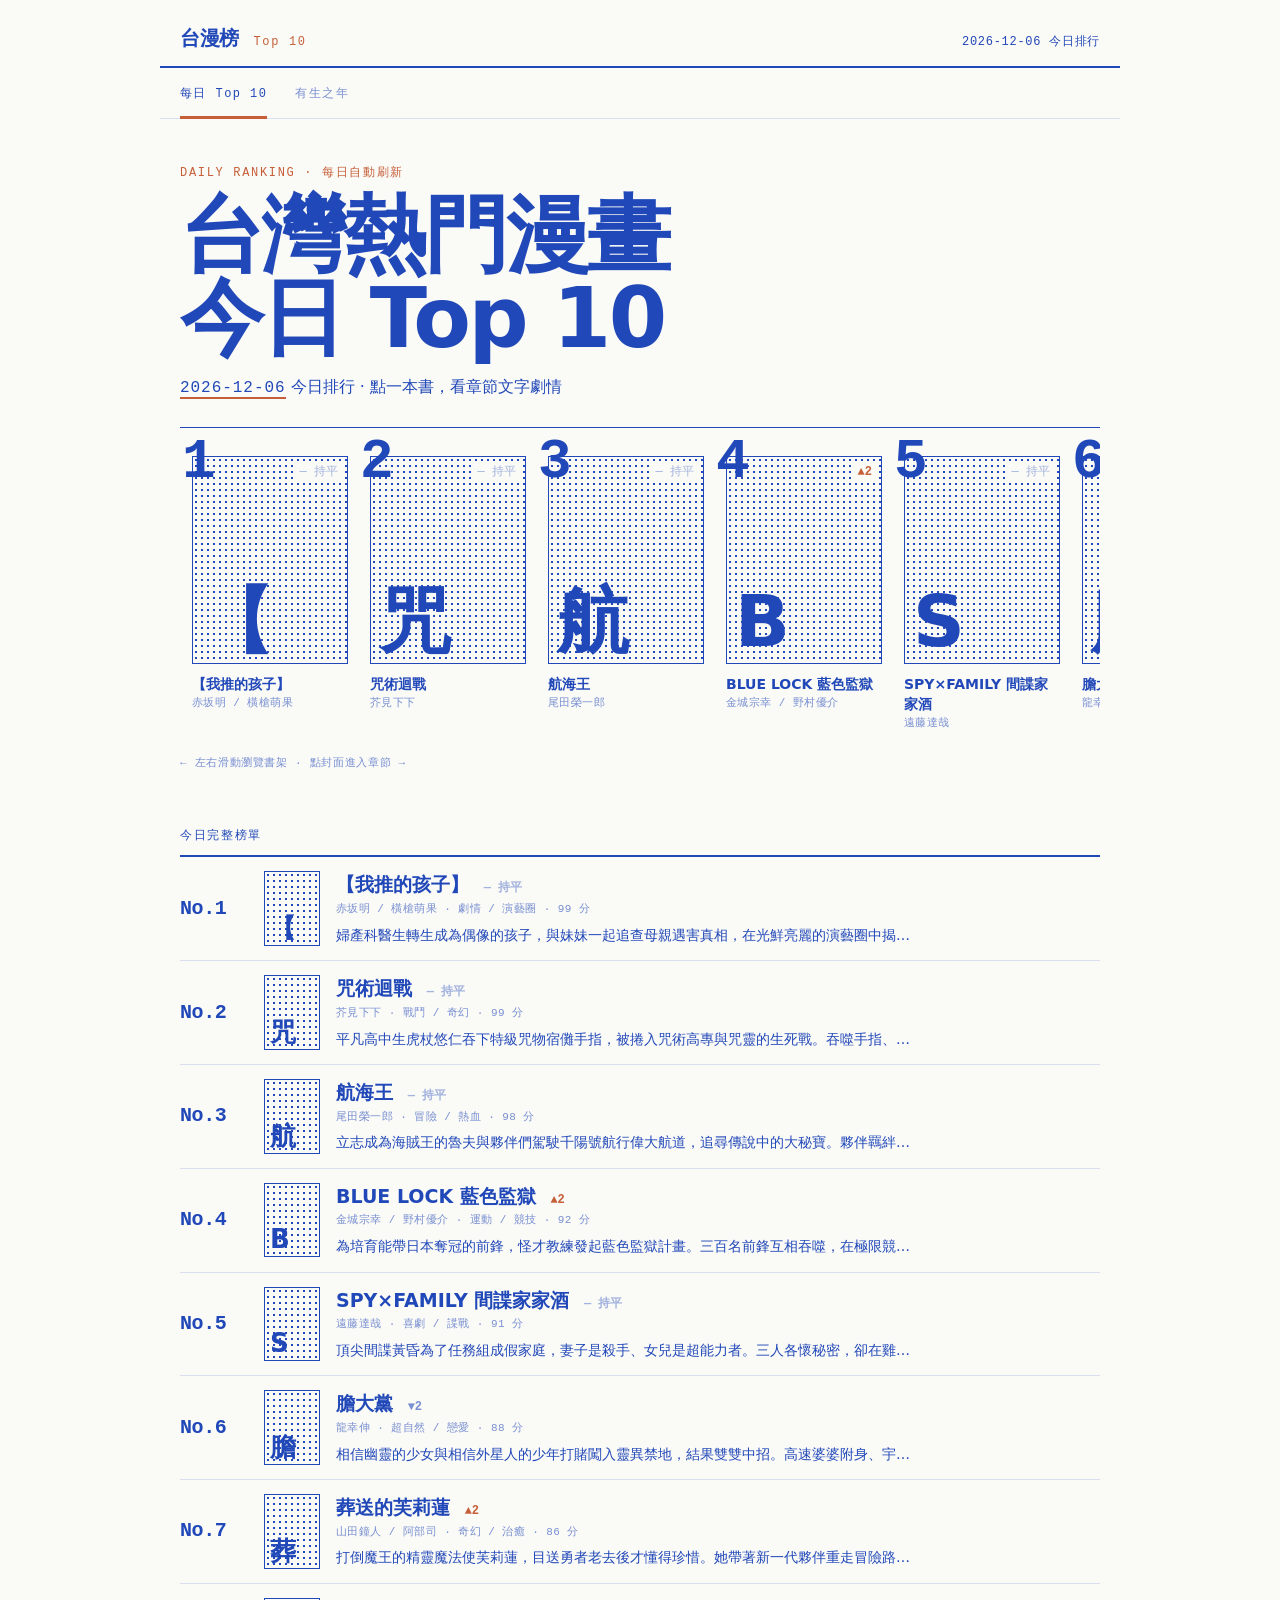
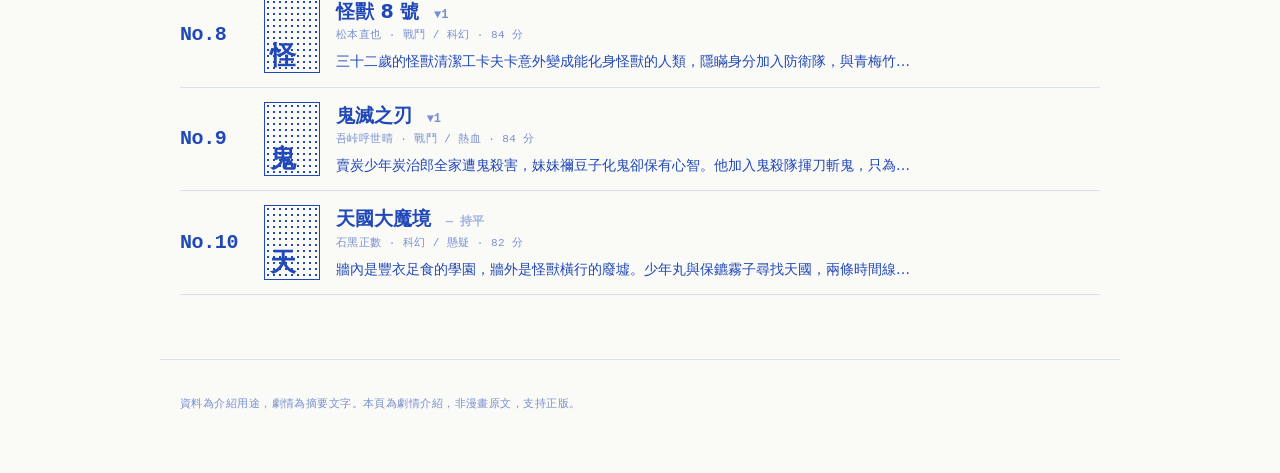
==== index.html @ fc11ccd7 "UI 重設計：移植 mono-color 編輯印刷系統（紙色底、鈷藍主墨、陶土橙輔墨） - style.css 全面改寫：中性白／淡米色紙面、最多兩種墨、規線取代圓角卡片、   CSS 網點封面佔位 " ====
<!DOCTYPE html>
<html lang="zh-Hant">
<head>
<meta charset="UTF-8">
<meta name="viewport" content="width=device-width, initial-scale=1.0">
<title>台灣熱門漫畫 Top 10｜每日排行</title>
<link rel="stylesheet" href="assets/css/style.css">
</head>
<body data-page="index">
<header class="site-header">
  <a class="brand" href="index.html">台漫榜 <span>Top 10</span></a>
  <span class="date-badge" id="dateBadge">載入中…</span>
</header>
<nav class="site-nav" aria-label="站內分頁">
  <a href="index.html" data-nav="index" aria-current="page">每日 Top 10</a>
  <a href="timeless.html" data-nav="timeless">有生之年</a>
</nav>

<main>
  <section class="hero">
    <p class="eyebrow">DAILY RANKING · 每日自動刷新</p>
    <h1>台灣熱門漫畫<br>今日 Top 10</h1>
    <p class="lede"><span id="heroDate">—</span> 今日排行 · 點一本書，看章節文字劇情</p>
    <div class="shelf-wrap">
      <ol class="shelf" id="shelf" aria-label="今日漫畫書架"></ol>
    </div>
    <p class="hint">← 左右滑動瀏覽書架 · 點封面進入章節 →</p>
  </section>

  <section class="rank-section">
    <h2>今日完整榜單</h2>
    <ol class="rank-list" id="rankList"></ol>
  </section>
</main>

<footer class="site-footer">
  <p>資料為介紹用途，劇情為摘要文字。本頁為劇情介紹，非漫畫原文，支持正版。</p>
</footer>

<script src="assets/js/ranking.js"></script>
<script src="assets/js/app.js"></script>
</body>
</html>
---- assets/css/style.css ----
/* 台漫榜 — 依 mono-color 編輯印刷系統移植到網頁：
   紙色底 + 鈷藍主墨 + 陶土橙輔墨（只負責排名訊號），規線取代卡片，留白參與版面。
   手機優先，單一 CSS，無外部字體。 */
:root {
  --paper: #FAFAF7;
  --ink: #2148B8;
  --ink-60: #788FD1;
  --ink-40: #A3B3DE;
  --ink-15: #D9DFEE;
  --ink-8: #E9ECF2;
  --accent: #C65F38;
  --font-body: system-ui, -apple-system, "Noto Sans TC", "PingFang TC", "Microsoft JhengHei", sans-serif;
  --font-mono: ui-monospace, Menlo, Consolas, "Noto Sans Mono CJK TC", monospace;
  --halftone: radial-gradient(circle, var(--ink) 0.9px, transparent 1.2px);
}
/* 有生之年區改用淡米色紙（檔案／收藏語境） */
body[data-page="timeless"], body[data-src="classics"] { --paper: #F5F1E8; }

* { box-sizing: border-box; }
html { -webkit-text-size-adjust: 100%; }
body {
  margin: 0; background: var(--paper); color: var(--ink);
  font-family: var(--font-body); font-size: 16px; line-height: 1.8;
}
main { max-width: 960px; margin: 0 auto; padding: 0 20px 64px; }
a { color: var(--ink); }
:focus-visible { outline: 2px solid var(--accent); outline-offset: 3px; }

/* 報頭：一條粗規線，日期用等寬字 */
.site-header {
  display: flex; justify-content: space-between; align-items: baseline; gap: 12px;
  max-width: 960px; margin: 0 auto; padding: 20px 20px 10px; border-bottom: 2px solid var(--ink);
}
.brand { font-weight: 800; font-size: 20px; letter-spacing: -0.02em; color: var(--ink); text-decoration: none; }
.brand span { font-family: var(--font-mono); font-weight: 400; font-size: 12px; letter-spacing: .14em; margin-left: 8px; color: var(--accent); }
.date-badge { font-family: var(--font-mono); font-size: 12px; letter-spacing: .06em; white-space: nowrap; }

/* 站內分頁：文字 + 底線，目前頁一條陶土橙規線 */
.site-nav { display: flex; gap: 28px; max-width: 960px; margin: 0 auto; padding: 8px 20px 0; border-bottom: 1px solid var(--ink-15); }
.site-nav a {
  font-family: var(--font-mono); font-size: 12px; letter-spacing: .12em; text-decoration: none;
  color: var(--ink-60); padding: 8px 0 10px; margin-bottom: -1px; border-bottom: 3px solid transparent;
}
.site-nav a[aria-current="page"] { color: var(--ink); border-bottom-color: var(--accent); }

/* hero：左對齊的宣言式標題，數字與日期當錨點 */
.hero { padding: 44px 0 8px; }
.eyebrow { font-family: var(--font-mono); font-size: 12px; letter-spacing: .14em; color: var(--accent); margin: 0; }
.hero h1 {
  font-size: clamp(40px, 9vw, 84px); line-height: .98; letter-spacing: -0.03em; font-weight: 800;
  margin: 10px 0 14px; max-width: 12em;
}
.lede { margin: 0 0 24px; max-width: 30em; }
.lede #heroDate { font-family: var(--font-mono); letter-spacing: .06em; border-bottom: 2px solid var(--accent); }

/* 書架：平面印刷封面，超大名次數字壓在封面上 */
.shelf-wrap { border-top: 1px solid var(--ink); }
.shelf {
  display: flex; gap: 22px; align-items: flex-start;
  overflow-x: auto; padding: 28px 12px 16px; margin: 0; list-style: none;
  scroll-snap-type: x mandatory; scroll-padding: 0 12px;
}
.shelf li { scroll-snap-align: start; flex: 0 0 auto; }
.book { display: block; position: relative; width: 132px; text-decoration: none; color: var(--ink); }
.book .rank {
  position: absolute; top: -18px; left: -8px; z-index: 2;
  font-family: var(--font-mono); font-size: 48px; font-weight: 700; line-height: 1; letter-spacing: -.04em;
}
.book .diff { position: absolute; top: 6px; right: 6px; z-index: 2; background: var(--paper); padding: 0 4px; }
.book-t { display: block; font-weight: 700; font-size: 14px; line-height: 1.45; margin-top: 10px; }
.book-a { display: block; font-family: var(--font-mono); font-size: 11px; letter-spacing: .04em; color: var(--ink-60); }
.book:hover .cover, .book:focus-visible .cover { transform: translate(-2px, -2px); box-shadow: 3px 3px 0 var(--accent); }
.hint { font-family: var(--font-mono); font-size: 11px; letter-spacing: .06em; color: var(--ink-60); margin: 4px 0 0; }

/* 與昨日相比的升降：上升才用輔墨 */
.diff { font-family: var(--font-mono); font-size: 12px; white-space: nowrap; }
.diff.up { color: var(--accent); font-weight: 700; }
.diff.down { color: var(--ink-60); }
.diff.flat { color: var(--ink-40); }

/* 封面：網點紙面 + 書名首字當文字物件；hover 做一次套印偏移 */
.cover {
  position: relative; display: block; aspect-ratio: 3/4; overflow: hidden;
  background: var(--paper) var(--halftone) 0 0 / 6px 6px; border: 1.5px solid var(--ink);
  transition: transform 160ms ease, box-shadow 160ms ease;
}
.cover img { position: absolute; inset: 0; width: 100%; height: 100%; object-fit: cover; filter: grayscale(1) contrast(1.1); mix-blend-mode: multiply; }
.cover-ph {
  position: absolute; inset: 0; display: flex; align-items: flex-end; justify-content: flex-start;
  padding: 6px 8px; font-size: 64px; font-weight: 800; line-height: 1; letter-spacing: -.04em; color: var(--ink);
}
.cover.big .cover-ph { font-size: 72px; }
.cover.sm { width: 56px; flex: 0 0 56px; }
.cover.sm .cover-ph { font-size: 26px; padding: 4px 5px; }

/* 榜單：規線清單，數字用等寬字對齊 */
.rank-section h2, section h2 {
  font-family: var(--font-mono); font-size: 12px; letter-spacing: .14em; font-weight: 400;
  margin: 44px 0 0; padding-bottom: 8px; border-bottom: 2px solid var(--ink);
}
.rank-list { list-style: none; margin: 0; padding: 0; }
.card {
  display: flex; gap: 16px; align-items: center; padding: 14px 0;
  border-bottom: 1px solid var(--ink-15); text-decoration: none; color: var(--ink);
}
.card:hover { box-shadow: inset 3px 0 0 var(--accent); padding-left: 12px; }
.card .rank {
  font-family: var(--font-mono); font-size: 20px; font-weight: 700; letter-spacing: -.02em;
  font-variant-numeric: tabular-nums; min-width: 3.4em; white-space: nowrap;
}
.card-body { min-width: 0; flex: 1; }
.card-body b { display: block; font-size: 17px; line-height: 1.4; }
.card-body small { display: block; font-family: var(--font-mono); font-size: 11px; letter-spacing: .04em; color: var(--ink-60); margin: 2px 0 4px; }
.card-body > span { display: block; font-size: 14px; line-height: 1.6; }
.card-body b .diff { margin-left: 8px; }

/* 詳情 / 章節：編輯日誌式，小標籤索引、大標題、規線分隔 */
.crumb { font-family: var(--font-mono); font-size: 12px; letter-spacing: .06em; color: var(--ink-60); padding: 16px 0 0; }
.crumb a { color: var(--ink-60); }
.detail-top { display: grid; gap: 20px; margin-top: 20px; padding-top: 20px; border-top: 2px solid var(--ink); }
.detail-top h1 { margin: 0 0 6px; font-size: clamp(32px, 7vw, 56px); line-height: 1.05; letter-spacing: -.03em; font-weight: 800; }
.detail-top p { max-width: 36em; }
.meta { font-family: var(--font-mono); font-size: 12px; letter-spacing: .06em; color: var(--ink-60); margin: 4px 0; }
.ch-list { list-style: none; margin: 0; padding: 0; }
.ch-list a { display: block; padding: 12px 0; border-bottom: 1px solid var(--ink-15); text-decoration: none; color: var(--ink); }
.ch-list a:hover { box-shadow: inset 3px 0 0 var(--accent); padding-left: 12px; }
#chapter h1 { font-family: var(--font-mono); font-size: 12px; letter-spacing: .14em; font-weight: 400; color: var(--ink-60); margin: 24px 0 0; }
#chapter h2 {
  font-size: clamp(30px, 7vw, 52px); line-height: 1.08; letter-spacing: -.03em; font-weight: 800;
  margin: 6px 0 24px; padding-bottom: 16px; border-bottom: 2px solid var(--ink); max-width: 14em;
}
.plot { font-size: 17px; line-height: 1.95; max-width: 34em; margin: 0; white-space: pre-line; }
.disclaimer {
  font-family: var(--font-mono); font-size: 11px; letter-spacing: .06em; color: var(--ink-60);
  max-width: 34em; margin-top: 24px; padding-top: 12px; border-top: 1px solid var(--ink-15);
}
.ch-nav { display: flex; gap: 10px; margin-top: 28px; flex-wrap: wrap; }
.btn {
  display: inline-block; min-height: 44px; line-height: 41px; padding: 0 22px;
  border: 1.5px solid var(--ink); background: var(--ink); color: var(--paper);
  text-decoration: none; font-weight: 700; font-size: 14px; letter-spacing: .04em;
  transition: transform 160ms ease, box-shadow 160ms ease;
}
.btn:hover, .btn:focus-visible { transform: translate(-1px, -1px); box-shadow: 2px 2px 0 var(--accent); }
.btn.ghost { background: transparent; color: var(--ink); }
.btn.off { border-color: var(--ink-40); color: var(--ink-40); background: transparent; }
.error { border: 1.5px solid var(--ink); padding: 24px; margin-top: 20px; max-width: 36em; }
.site-footer {
  font-family: var(--font-mono); font-size: 11px; letter-spacing: .04em; color: var(--ink-60);
  max-width: 960px; margin: 0 auto; padding: 24px 20px 48px; border-top: 1px solid var(--ink-15);
}

@media (min-width: 720px) {
  .book { width: 156px; }
  .book .rank { font-size: 56px; top: -22px; left: -10px; }
  .card-body b { font-size: 19px; }
  .detail-top { grid-template-columns: 200px 1fr; align-items: start; }
}
@media (prefers-reduced-motion: reduce) {
  * { transition: none !important; }
}
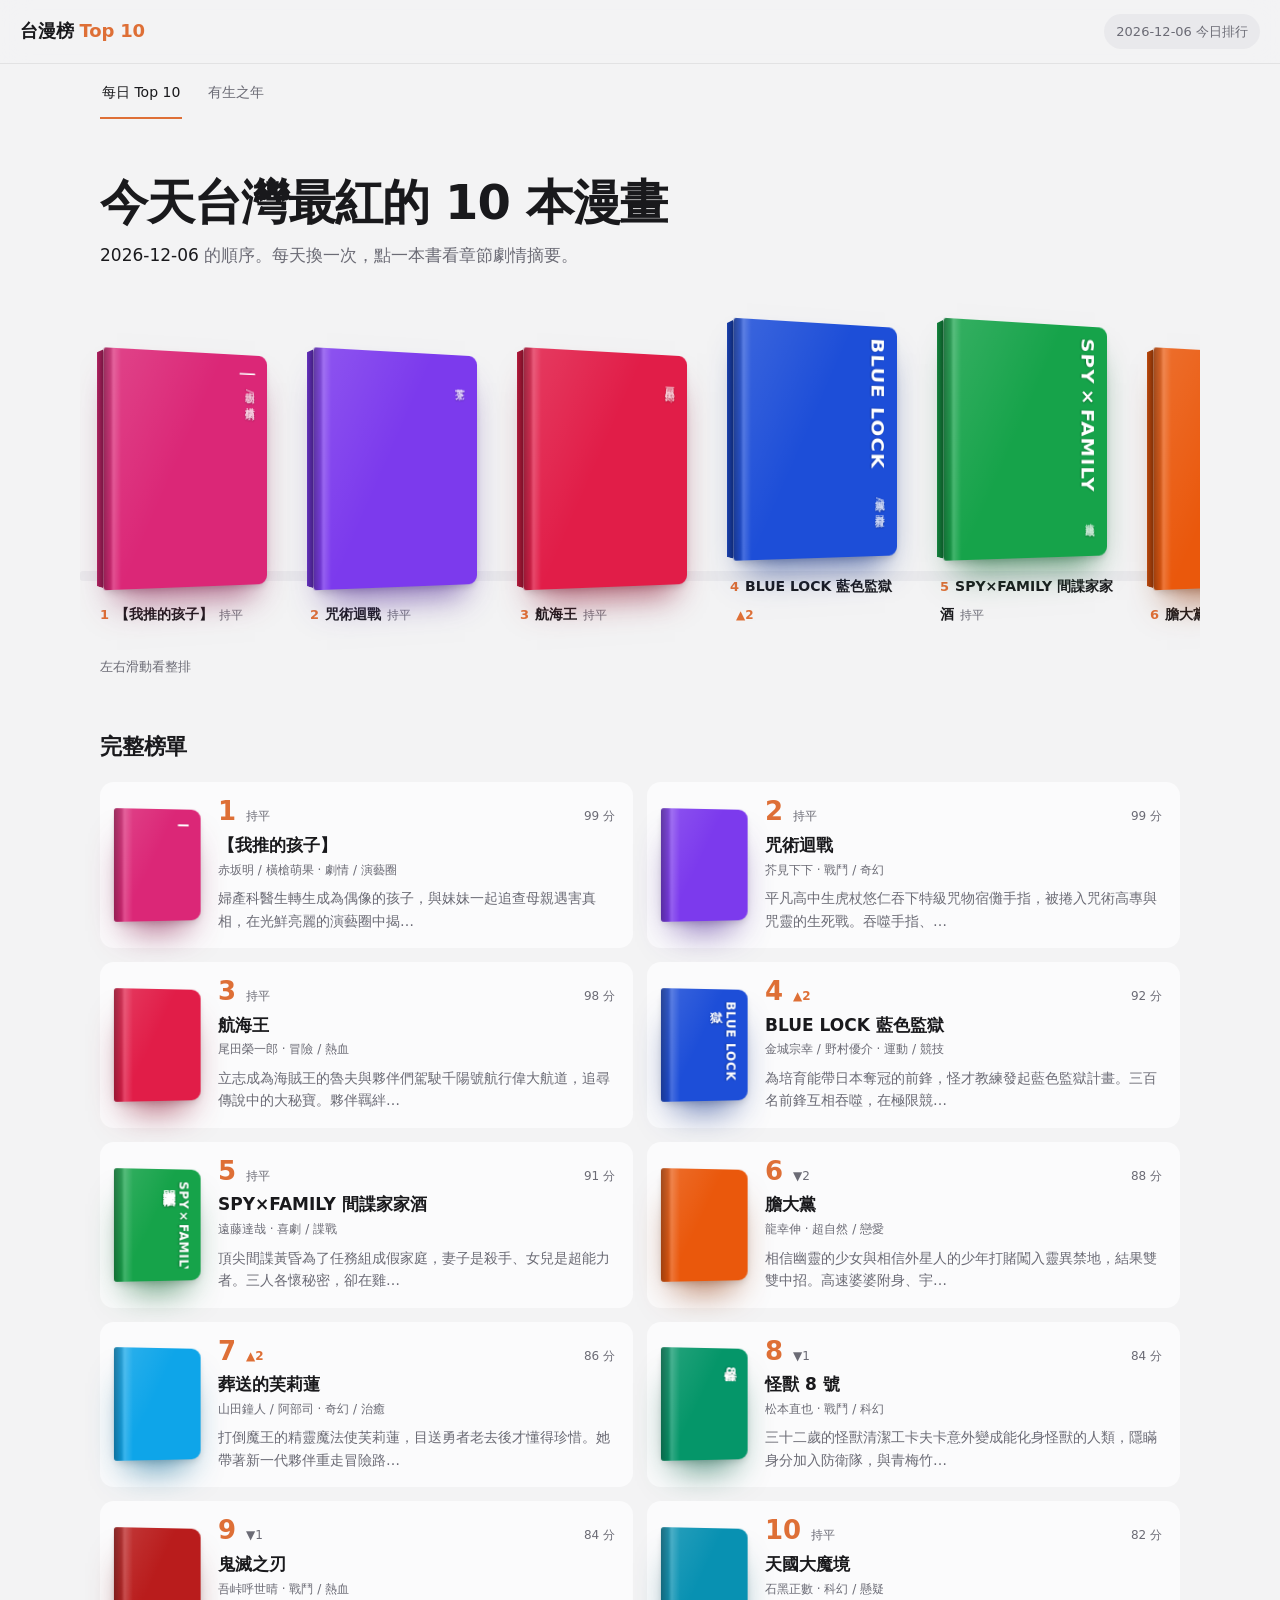
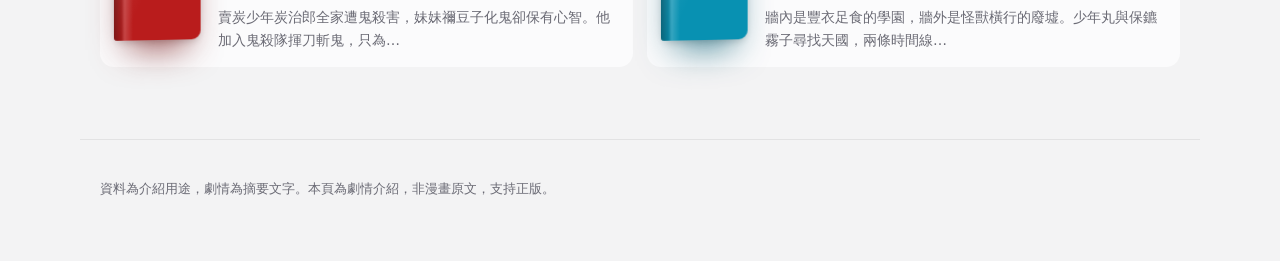
==== commit ae94e5b6: "UI 重做：依 taste-skill 改成書店書架語言，每本書用 CSS 3D 實體書呈現 - style.css 全面改寫：冷灰中性底 + 單一焦橙 accent，亮暗模式跟 prefers-co" ====
--- a/index.html
+++ b/index.html
@@ -4,6 +4,8 @@
 <meta charset="UTF-8">
 <meta name="viewport" content="width=device-width, initial-scale=1.0">
 <title>台灣熱門漫畫 Top 10｜每日排行</title>
+<meta name="description" content="台灣熱門漫畫每日 Top 10 榜單，每天自動換序，點一本書看章節劇情摘要。">
+<link rel="icon" href="data:image/svg+xml,%3Csvg xmlns='http://www.w3.org/2000/svg' viewBox='0 0 32 32'%3E%3Crect width='32' height='32' rx='7' fill='%23de6f36'/%3E%3Crect x='9' y='7' width='14' height='18' rx='2' fill='%2319191c'/%3E%3Crect x='9' y='7' width='3' height='18' fill='%23fff' opacity='.55'/%3E%3C/svg%3E">
 <link rel="stylesheet" href="assets/css/style.css">
 </head>
 <body data-page="index">
@@ -18,17 +20,16 @@
 
 <main>
   <section class="hero">
-    <p class="eyebrow">DAILY RANKING · 每日自動刷新</p>
-    <h1>台灣熱門漫畫<br>今日 Top 10</h1>
-    <p class="lede"><span id="heroDate">—</span> 今日排行 · 點一本書，看章節文字劇情</p>
+    <h1>今天台灣最紅的 10 本漫畫</h1>
+    <p class="lede"><span id="heroDate">今日</span> 的順序。每天換一次，點一本書看章節劇情摘要。</p>
     <div class="shelf-wrap">
       <ol class="shelf" id="shelf" aria-label="今日漫畫書架"></ol>
     </div>
-    <p class="hint">← 左右滑動瀏覽書架 · 點封面進入章節 →</p>
+    <p class="hint">左右滑動看整排</p>
   </section>
 
   <section class="rank-section">
-    <h2>今日完整榜單</h2>
+    <h2>完整榜單</h2>
     <ol class="rank-list" id="rankList"></ol>
   </section>
 </main>
--- a/assets/css/style.css
+++ b/assets/css/style.css
@@ -1,161 +1,233 @@
-/* 台漫榜 — 依 mono-color 編輯印刷系統移植到網頁：
-   紙色底 + 鈷藍主墨 + 陶土橙輔墨（只負責排名訊號），規線取代卡片，留白參與版面。
-   手機優先，單一 CSS，無外部字體。 */
+/* 台漫榜 — 書店書架語言：冷灰中性底、一個焦橙 accent、CSS 3D 實體書。
+   手機優先、單一 CSS、無外部字體；亮暗模式跟系統走。 */
 :root {
-  --paper: #FAFAF7;
-  --ink: #2148B8;
-  --ink-60: #788FD1;
-  --ink-40: #A3B3DE;
-  --ink-15: #D9DFEE;
-  --ink-8: #E9ECF2;
-  --accent: #C65F38;
-  --font-body: system-ui, -apple-system, "Noto Sans TC", "PingFang TC", "Microsoft JhengHei", sans-serif;
-  --font-mono: ui-monospace, Menlo, Consolas, "Noto Sans Mono CJK TC", monospace;
-  --halftone: radial-gradient(circle, var(--ink) 0.9px, transparent 1.2px);
-}
-/* 有生之年區改用淡米色紙（檔案／收藏語境） */
-body[data-page="timeless"], body[data-src="classics"] { --paper: #F5F1E8; }
+  color-scheme: light dark;
+  --bg: #f3f3f4;
+  --surface: #fbfbfc;
+  --surface-2: #e9e9ec;
+  --text: #19191c;
+  --muted: #6b6b75;
+  --line: rgba(25, 25, 28, .08);
+  --accent: #de6f36;
+  --on-accent: #1a120c;
+  --shadow: 25, 25, 28;
+  --radius: 14px;
+  --font: "Noto Sans TC", "PingFang TC", "Microsoft JhengHei", system-ui, -apple-system, sans-serif;
+  --ease: cubic-bezier(.16, 1, .3, 1);
+}
+@media (prefers-color-scheme: dark) {
+  :root {
+    --bg: #101013;
+    --surface: #18181c;
+    --surface-2: #222227;
+    --text: #ededf0;
+    --muted: #9c9ca6;
+    --line: rgba(237, 237, 240, .08);
+    --accent: #e8874f;
+    --on-accent: #1a120c;
+    --shadow: 0, 0, 0;
+  }
+}
 
 * { box-sizing: border-box; }
-html { -webkit-text-size-adjust: 100%; }
+html { -webkit-text-size-adjust: 100%; scroll-behavior: smooth; }
 body {
-  margin: 0; background: var(--paper); color: var(--ink);
-  font-family: var(--font-body); font-size: 16px; line-height: 1.8;
-}
-main { max-width: 960px; margin: 0 auto; padding: 0 20px 64px; }
-a { color: var(--ink); }
-:focus-visible { outline: 2px solid var(--accent); outline-offset: 3px; }
-
-/* 報頭：一條粗規線，日期用等寬字 */
+  margin: 0; background: var(--bg); color: var(--text);
+  font-family: var(--font); font-size: 16px; line-height: 1.8;
+}
+main { max-width: 1120px; margin: 0 auto; padding: 0 20px 72px; }
+a { color: inherit; }
+:focus-visible { outline: 2px solid var(--accent); outline-offset: 3px; border-radius: 6px; }
+h1, h2 { text-wrap: balance; }
+
+/* 報頭：64px，半透明毛玻璃 */
 .site-header {
-  display: flex; justify-content: space-between; align-items: baseline; gap: 12px;
-  max-width: 960px; margin: 0 auto; padding: 20px 20px 10px; border-bottom: 2px solid var(--ink);
-}
-.brand { font-weight: 800; font-size: 20px; letter-spacing: -0.02em; color: var(--ink); text-decoration: none; }
-.brand span { font-family: var(--font-mono); font-weight: 400; font-size: 12px; letter-spacing: .14em; margin-left: 8px; color: var(--accent); }
-.date-badge { font-family: var(--font-mono); font-size: 12px; letter-spacing: .06em; white-space: nowrap; }
-
-/* 站內分頁：文字 + 底線，目前頁一條陶土橙規線 */
-.site-nav { display: flex; gap: 28px; max-width: 960px; margin: 0 auto; padding: 8px 20px 0; border-bottom: 1px solid var(--ink-15); }
+  position: sticky; top: 0; z-index: 10;
+  display: flex; justify-content: space-between; align-items: center; gap: 12px;
+  height: 64px; padding: 0 20px;
+  background: color-mix(in srgb, var(--bg) 78%, transparent);
+  -webkit-backdrop-filter: blur(14px); backdrop-filter: blur(14px);
+  border-bottom: 1px solid var(--line);
+}
+.brand { font-weight: 700; font-size: 18px; letter-spacing: -.01em; text-decoration: none; }
+.brand span { color: var(--accent); }
+.date-badge {
+  font-size: 13px; color: var(--muted); font-variant-numeric: tabular-nums; white-space: nowrap;
+  background: var(--surface-2); padding: 6px 12px; border-radius: 999px;
+}
+
+/* 站內分頁：兩個文字分頁，目前頁下方一條 accent 線 */
+.site-nav { display: flex; gap: 24px; max-width: 1120px; margin: 0 auto; padding: 4px 20px 0; }
 .site-nav a {
-  font-family: var(--font-mono); font-size: 12px; letter-spacing: .12em; text-decoration: none;
-  color: var(--ink-60); padding: 8px 0 10px; margin-bottom: -1px; border-bottom: 3px solid transparent;
-}
-.site-nav a[aria-current="page"] { color: var(--ink); border-bottom-color: var(--accent); }
-
-/* hero：左對齊的宣言式標題，數字與日期當錨點 */
-.hero { padding: 44px 0 8px; }
-.eyebrow { font-family: var(--font-mono); font-size: 12px; letter-spacing: .14em; color: var(--accent); margin: 0; }
-.hero h1 {
-  font-size: clamp(40px, 9vw, 84px); line-height: .98; letter-spacing: -0.03em; font-weight: 800;
-  margin: 10px 0 14px; max-width: 12em;
-}
-.lede { margin: 0 0 24px; max-width: 30em; }
-.lede #heroDate { font-family: var(--font-mono); letter-spacing: .06em; border-bottom: 2px solid var(--accent); }
-
-/* 書架：平面印刷封面，超大名次數字壓在封面上 */
-.shelf-wrap { border-top: 1px solid var(--ink); }
+  font-size: 14px; font-weight: 500; color: var(--muted); text-decoration: none;
+  padding: 12px 2px; border-bottom: 2px solid transparent; transition: color .2s;
+}
+.site-nav a:hover { color: var(--text); }
+.site-nav a[aria-current="page"] { color: var(--text); border-bottom-color: var(--accent); }
+
+/* hero：左對齊，標題最多兩行，副標一句話 */
+.hero { padding: 40px 0 0; }
+.hero h1 { font-size: clamp(30px, 5vw, 48px); line-height: 1.15; letter-spacing: -.02em; font-weight: 700; margin: 0 0 10px; max-width: 16em; }
+.lede { color: var(--muted); font-size: 17px; margin: 0 0 8px; max-width: 32em; }
+.lede #heroDate { color: var(--text); font-variant-numeric: tabular-nums; }
+.eyebrow { display: none; }
+
+/* 3D 實體書：正面 + 書背 + 依封面色的陰影，hover 立起來 */
+.book { display: block; text-decoration: none; color: inherit; perspective: 1000px; }
+.book-obj {
+  --depth: 22px;
+  position: relative; display: block; aspect-ratio: 3 / 4; width: 100%;
+  transform-style: preserve-3d; transform: rotateY(22deg);
+  transition: transform .55s var(--ease);
+}
+.book-obj::before { /* 書背 */
+  content: ""; position: absolute; top: 2px; bottom: 2px; left: 0; width: var(--depth);
+  background: linear-gradient(90deg, color-mix(in srgb, var(--c) 55%, #000), color-mix(in srgb, var(--c) 80%, #000));
+  transform-origin: left center; transform: rotateY(90deg); border-radius: 3px 0 0 3px;
+}
+.book-face {
+  position: absolute; inset: 0; overflow: hidden; background: var(--c);
+  border-radius: 3px 9px 9px 3px;
+  box-shadow: 0 22px 34px -14px color-mix(in srgb, var(--c) 45%, rgba(var(--shadow), .55)),
+              0 4px 10px -4px rgba(var(--shadow), .3);
+}
+.book-face::after { /* 書口高光與書溝陰影 */
+  content: ""; position: absolute; inset: 0; pointer-events: none;
+  background:
+    linear-gradient(90deg, rgba(0,0,0,.32) 0, rgba(0,0,0,.12) 7px, rgba(255,255,255,.18) 10px, rgba(255,255,255,0) 18px),
+    linear-gradient(115deg, rgba(255,255,255,.14), rgba(255,255,255,0) 45%);
+}
+.book-face img { position: absolute; inset: 0; width: 100%; height: 100%; object-fit: cover; }
+.cover-band { /* 有圖時壓在下方的書名帶 */
+  position: absolute; left: 0; right: 0; bottom: 0; padding: 26px 10px 9px 14px;
+  background: linear-gradient(to top, rgba(0,0,0,.72), rgba(0,0,0,0)); color: #fff;
+}
+.cover-band b { display: block; font-size: 13px; line-height: 1.35; }
+.cover-band small { display: block; font-size: 10px; opacity: .8; }
+.cover-ph { /* 無圖：直排書名當封面 */
+  position: absolute; inset: 0; display: none; padding: 12px 10px 12px 16px;
+  color: #fff; writing-mode: vertical-rl; text-shadow: 0 1px 2px rgba(0,0,0,.3);
+}
+.no-img .cover-ph { display: flex; gap: 8px; }
+.no-img .cover-band { display: none; }
+.cover-ph b { max-height: 100%; overflow: hidden; }
+.cover-ph b { font-size: 20px; line-height: 1.2; letter-spacing: .06em; font-weight: 700; }
+.cover-ph small { font-size: 11px; opacity: .8; letter-spacing: .08em; }
+.book:hover .book-obj, .book:focus-visible .book-obj { transform: rotateY(6deg) translateY(-6px); }
+.book:active .book-obj { transform: rotateY(6deg) translateY(-2px); }
+.book-obj.sm { --depth: 12px; }
+.book-obj.sm .cover-ph b { font-size: 12px; }
+.book-obj.sm .cover-ph small { display: none; }
+.book-obj.sm .cover-band { padding: 12px 6px 5px 8px; }
+.book-obj.sm .cover-band b { font-size: 9px; }
+.book-obj.sm .cover-band small { display: none; }
+.book-meta { display: block; margin-top: 16px; }
+.book-meta .rank { display: inline-block; font-size: 13px; font-weight: 700; color: var(--accent); font-variant-numeric: tabular-nums; margin-right: 6px; }
+.book-t { display: inline; font-weight: 600; font-size: 14px; line-height: 1.45; }
+.book-a { display: block; font-size: 12px; color: var(--muted); }
+
+/* 與昨日相比的升降 */
+.diff { font-size: 12px; font-weight: 600; white-space: nowrap; font-variant-numeric: tabular-nums; margin-left: 6px; }
+.diff.up { color: var(--accent); }
+.diff.down, .diff.flat { color: var(--muted); font-weight: 500; }
+
+/* 首頁書架：橫向捲動，書站在一條層板上 */
+.shelf-wrap { position: relative; margin: 8px -20px 0; padding: 0 20px; }
 .shelf {
-  display: flex; gap: 22px; align-items: flex-start;
-  overflow-x: auto; padding: 28px 12px 16px; margin: 0; list-style: none;
-  scroll-snap-type: x mandatory; scroll-padding: 0 12px;
-}
-.shelf li { scroll-snap-align: start; flex: 0 0 auto; }
-.book { display: block; position: relative; width: 132px; text-decoration: none; color: var(--ink); }
-.book .rank {
-  position: absolute; top: -18px; left: -8px; z-index: 2;
-  font-family: var(--font-mono); font-size: 48px; font-weight: 700; line-height: 1; letter-spacing: -.04em;
-}
-.book .diff { position: absolute; top: 6px; right: 6px; z-index: 2; background: var(--paper); padding: 0 4px; }
-.book-t { display: block; font-weight: 700; font-size: 14px; line-height: 1.45; margin-top: 10px; }
-.book-a { display: block; font-family: var(--font-mono); font-size: 11px; letter-spacing: .04em; color: var(--ink-60); }
-.book:hover .cover, .book:focus-visible .cover { transform: translate(-2px, -2px); box-shadow: 3px 3px 0 var(--accent); }
-.hint { font-family: var(--font-mono); font-size: 11px; letter-spacing: .06em; color: var(--ink-60); margin: 4px 0 0; }
-
-/* 與昨日相比的升降：上升才用輔墨 */
-.diff { font-family: var(--font-mono); font-size: 12px; white-space: nowrap; }
-.diff.up { color: var(--accent); font-weight: 700; }
-.diff.down { color: var(--ink-60); }
-.diff.flat { color: var(--ink-40); }
-
-/* 封面：網點紙面 + 書名首字當文字物件；hover 做一次套印偏移 */
-.cover {
-  position: relative; display: block; aspect-ratio: 3/4; overflow: hidden;
-  background: var(--paper) var(--halftone) 0 0 / 6px 6px; border: 1.5px solid var(--ink);
-  transition: transform 160ms ease, box-shadow 160ms ease;
-}
-.cover img { position: absolute; inset: 0; width: 100%; height: 100%; object-fit: cover; filter: grayscale(1) contrast(1.1); mix-blend-mode: multiply; }
-.cover-ph {
-  position: absolute; inset: 0; display: flex; align-items: flex-end; justify-content: flex-start;
-  padding: 6px 8px; font-size: 64px; font-weight: 800; line-height: 1; letter-spacing: -.04em; color: var(--ink);
-}
-.cover.big .cover-ph { font-size: 72px; }
-.cover.sm { width: 56px; flex: 0 0 56px; }
-.cover.sm .cover-ph { font-size: 26px; padding: 4px 5px; }
-
-/* 榜單：規線清單，數字用等寬字對齊 */
-.rank-section h2, section h2 {
-  font-family: var(--font-mono); font-size: 12px; letter-spacing: .14em; font-weight: 400;
-  margin: 44px 0 0; padding-bottom: 8px; border-bottom: 2px solid var(--ink);
-}
-.rank-list { list-style: none; margin: 0; padding: 0; }
+  display: flex; gap: 26px; align-items: flex-end;
+  overflow-x: auto; padding: 36px 20px 22px; margin: 0 -20px; list-style: none;
+  scroll-snap-type: x mandatory; scroll-padding: 0 20px;
+}
+.shelf::-webkit-scrollbar { display: none; }
+.shelf li { scroll-snap-align: start; flex: 0 0 auto; width: 148px; }
+.shelf .book-meta { margin-top: 14px; }
+.shelf-wrap::after { /* 層板 */
+  content: ""; position: absolute; left: 0; right: 0; bottom: 74px; height: 10px; z-index: -1;
+  background: var(--surface-2); border-radius: 3px;
+  box-shadow: 0 10px 18px -8px rgba(var(--shadow), .35);
+}
+.hint { color: var(--muted); font-size: 13px; margin: 0; }
+
+/* 完整榜單：兩欄格，每格一本小書 + 名次 */
+section h2 { font-size: 22px; letter-spacing: -.01em; margin: 48px 0 16px; }
+.rank-list { list-style: none; margin: 0; padding: 0; display: grid; gap: 14px; }
 .card {
-  display: flex; gap: 16px; align-items: center; padding: 14px 0;
-  border-bottom: 1px solid var(--ink-15); text-decoration: none; color: var(--ink);
-}
-.card:hover { box-shadow: inset 3px 0 0 var(--accent); padding-left: 12px; }
-.card .rank {
-  font-family: var(--font-mono); font-size: 20px; font-weight: 700; letter-spacing: -.02em;
-  font-variant-numeric: tabular-nums; min-width: 3.4em; white-space: nowrap;
-}
-.card-body { min-width: 0; flex: 1; }
-.card-body b { display: block; font-size: 17px; line-height: 1.4; }
-.card-body small { display: block; font-family: var(--font-mono); font-size: 11px; letter-spacing: .04em; color: var(--ink-60); margin: 2px 0 4px; }
-.card-body > span { display: block; font-size: 14px; line-height: 1.6; }
-.card-body b .diff { margin-left: 8px; }
-
-/* 詳情 / 章節：編輯日誌式，小標籤索引、大標題、規線分隔 */
-.crumb { font-family: var(--font-mono); font-size: 12px; letter-spacing: .06em; color: var(--ink-60); padding: 16px 0 0; }
-.crumb a { color: var(--ink-60); }
-.detail-top { display: grid; gap: 20px; margin-top: 20px; padding-top: 20px; border-top: 2px solid var(--ink); }
-.detail-top h1 { margin: 0 0 6px; font-size: clamp(32px, 7vw, 56px); line-height: 1.05; letter-spacing: -.03em; font-weight: 800; }
-.detail-top p { max-width: 36em; }
-.meta { font-family: var(--font-mono); font-size: 12px; letter-spacing: .06em; color: var(--ink-60); margin: 4px 0; }
-.ch-list { list-style: none; margin: 0; padding: 0; }
-.ch-list a { display: block; padding: 12px 0; border-bottom: 1px solid var(--ink-15); text-decoration: none; color: var(--ink); }
-.ch-list a:hover { box-shadow: inset 3px 0 0 var(--accent); padding-left: 12px; }
-#chapter h1 { font-family: var(--font-mono); font-size: 12px; letter-spacing: .14em; font-weight: 400; color: var(--ink-60); margin: 24px 0 0; }
-#chapter h2 {
-  font-size: clamp(30px, 7vw, 52px); line-height: 1.08; letter-spacing: -.03em; font-weight: 800;
-  margin: 6px 0 24px; padding-bottom: 16px; border-bottom: 2px solid var(--ink); max-width: 14em;
-}
-.plot { font-size: 17px; line-height: 1.95; max-width: 34em; margin: 0; white-space: pre-line; }
-.disclaimer {
-  font-family: var(--font-mono); font-size: 11px; letter-spacing: .06em; color: var(--ink-60);
-  max-width: 34em; margin-top: 24px; padding-top: 12px; border-top: 1px solid var(--ink-15);
-}
+  display: grid; grid-template-columns: 84px 1fr; gap: 18px; align-items: center;
+  background: var(--surface); border-radius: var(--radius); padding: 16px 18px 16px 16px;
+  text-decoration: none; color: inherit; perspective: 800px;
+  transition: transform .3s var(--ease), box-shadow .3s var(--ease);
+}
+.card:hover { transform: translateY(-2px); box-shadow: 0 16px 28px -16px rgba(var(--shadow), .35); }
+.card .book-obj { --depth: 12px; transform: rotateY(18deg); }
+.card:hover .book-obj { transform: rotateY(6deg); }
+.card-body { min-width: 0; }
+.card-head { display: flex; align-items: baseline; gap: 4px; }
+.card-head .rank { font-size: 26px; font-weight: 700; line-height: 1; color: var(--accent); font-variant-numeric: tabular-nums; }
+.card-head .score { margin-left: auto; font-size: 12px; color: var(--muted); font-variant-numeric: tabular-nums; }
+.card-body b { display: block; font-size: 17px; line-height: 1.4; margin-top: 6px; }
+.card-body small { display: block; font-size: 12px; color: var(--muted); margin: 2px 0 6px; }
+.card-body .syn { display: block; font-size: 14px; line-height: 1.6; color: var(--muted); }
+
+/* 有生之年：一面書牆 */
+.book-wall { list-style: none; margin: 0; padding: 24px 0 0; display: grid; gap: 28px 20px; grid-template-columns: repeat(3, 1fr); }
+.book-wall .cover-ph small { display: none; }
+
+/* 詳情：大書 + 標題 */
+.crumb { font-size: 13px; color: var(--muted); padding: 20px 0 0; }
+.crumb a { color: var(--muted); text-decoration: none; }
+.crumb a:hover { color: var(--text); }
+.detail-top { display: grid; gap: 28px; margin-top: 20px; }
+.detail-top .book-obj { width: 200px; margin: 24px auto 0; }
+.detail-top h1 { margin: 0 0 8px; font-size: clamp(28px, 4vw, 40px); line-height: 1.15; letter-spacing: -.02em; }
+.meta { color: var(--muted); font-size: 14px; margin: 2px 0; }
+.rankline { color: var(--text); font-weight: 500; }
+.synopsis { max-width: 36em; margin: 14px 0 0; }
+.ch-list { list-style: none; margin: 0; padding: 0; display: grid; gap: 10px; }
+.ch-list a {
+  display: flex; align-items: baseline; gap: 12px; padding: 14px 16px;
+  background: var(--surface); border-radius: var(--radius); text-decoration: none;
+  transition: transform .25s var(--ease), background .25s;
+}
+.ch-list a:hover { transform: translateX(3px); background: var(--surface-2); }
+.ch-num { flex: 0 0 auto; font-size: 13px; color: var(--muted); font-variant-numeric: tabular-nums; }
+.ch-title { font-weight: 600; }
+
+/* 章節：閱讀版面 */
+.book-label { color: var(--muted); font-size: 14px; margin: 28px 0 0; }
+#chapter h1 { margin: 4px 0 20px; font-size: clamp(26px, 4vw, 36px); line-height: 1.2; letter-spacing: -.02em; }
+#chapter h1 .ch-num { display: block; font-size: 14px; margin-bottom: 4px; }
+.plot { font-size: 17px; line-height: 1.95; max-width: 36em; margin: 0; white-space: pre-line; }
+.disclaimer { color: var(--muted); font-size: 13px; max-width: 36em; margin-top: 28px; padding-top: 14px; border-top: 1px solid var(--line); }
 .ch-nav { display: flex; gap: 10px; margin-top: 28px; flex-wrap: wrap; }
 .btn {
-  display: inline-block; min-height: 44px; line-height: 41px; padding: 0 22px;
-  border: 1.5px solid var(--ink); background: var(--ink); color: var(--paper);
-  text-decoration: none; font-weight: 700; font-size: 14px; letter-spacing: .04em;
-  transition: transform 160ms ease, box-shadow 160ms ease;
-}
-.btn:hover, .btn:focus-visible { transform: translate(-1px, -1px); box-shadow: 2px 2px 0 var(--accent); }
-.btn.ghost { background: transparent; color: var(--ink); }
-.btn.off { border-color: var(--ink-40); color: var(--ink-40); background: transparent; }
-.error { border: 1.5px solid var(--ink); padding: 24px; margin-top: 20px; max-width: 36em; }
-.site-footer {
-  font-family: var(--font-mono); font-size: 11px; letter-spacing: .04em; color: var(--ink-60);
-  max-width: 960px; margin: 0 auto; padding: 24px 20px 48px; border-top: 1px solid var(--ink-15);
+  display: inline-block; min-height: 44px; line-height: 44px; padding: 0 22px;
+  background: var(--accent); color: var(--on-accent); border-radius: 12px;
+  text-decoration: none; font-weight: 600; font-size: 14px;
+  transition: transform .2s var(--ease), filter .2s;
+}
+.btn:hover { filter: brightness(1.06); transform: translateY(-1px); }
+.btn:active { transform: translateY(1px) scale(.98); }
+.btn.ghost { background: var(--surface-2); color: var(--text); }
+.btn.off { background: var(--surface-2); color: var(--muted); pointer-events: none; }
+.error { background: var(--surface); border-radius: var(--radius); padding: 24px; margin-top: 20px; max-width: 36em; }
+.site-footer { max-width: 1120px; margin: 0 auto; padding: 24px 20px 48px; color: var(--muted); font-size: 13px; border-top: 1px solid var(--line); }
+
+/* 進場：書架與書牆逐本浮上來 */
+@media (prefers-reduced-motion: no-preference) {
+  .shelf li, .book-wall li { animation: rise .7s var(--ease) both; animation-delay: calc(var(--i, 0) * 55ms); }
+  @keyframes rise { from { opacity: 0; transform: translateY(14px); } to { opacity: 1; transform: none; } }
+}
+@media (prefers-reduced-motion: reduce) {
+  * { transition: none !important; animation: none !important; }
 }
 
 @media (min-width: 720px) {
-  .book { width: 156px; }
-  .book .rank { font-size: 56px; top: -22px; left: -10px; }
-  .card-body b { font-size: 19px; }
-  .detail-top { grid-template-columns: 200px 1fr; align-items: start; }
-}
-@media (prefers-reduced-motion: reduce) {
-  * { transition: none !important; }
-}
+  .hero { padding-top: 56px; }
+  .shelf { gap: 34px; padding: 44px 20px 26px; }
+  .shelf li { width: 176px; }
+  .rank-list { grid-template-columns: 1fr 1fr; }
+  .book-wall { grid-template-columns: repeat(6, 1fr); gap: 32px 24px; }
+  .detail-top { grid-template-columns: 220px 1fr; align-items: start; }
+  .detail-top .book-obj { margin: 8px 0 0; }
+  .ch-list { grid-template-columns: 1fr 1fr; }
+}
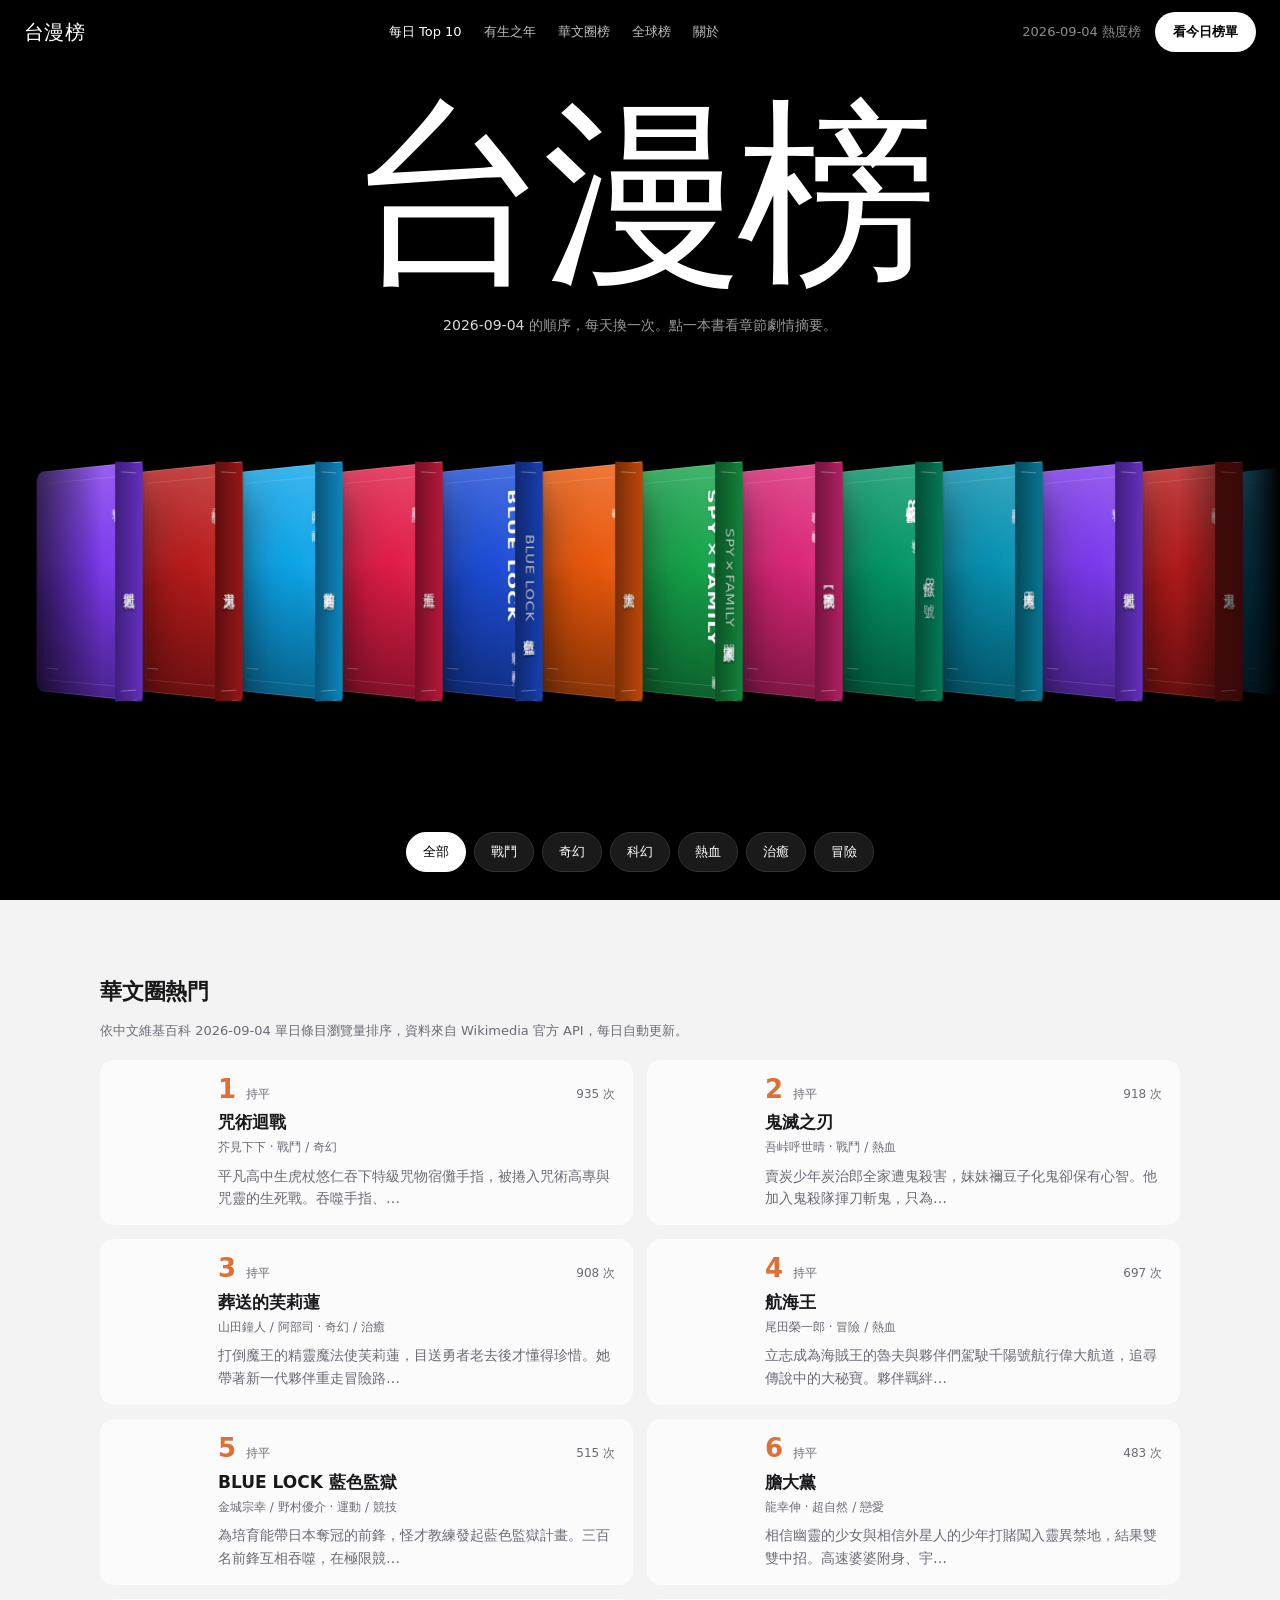
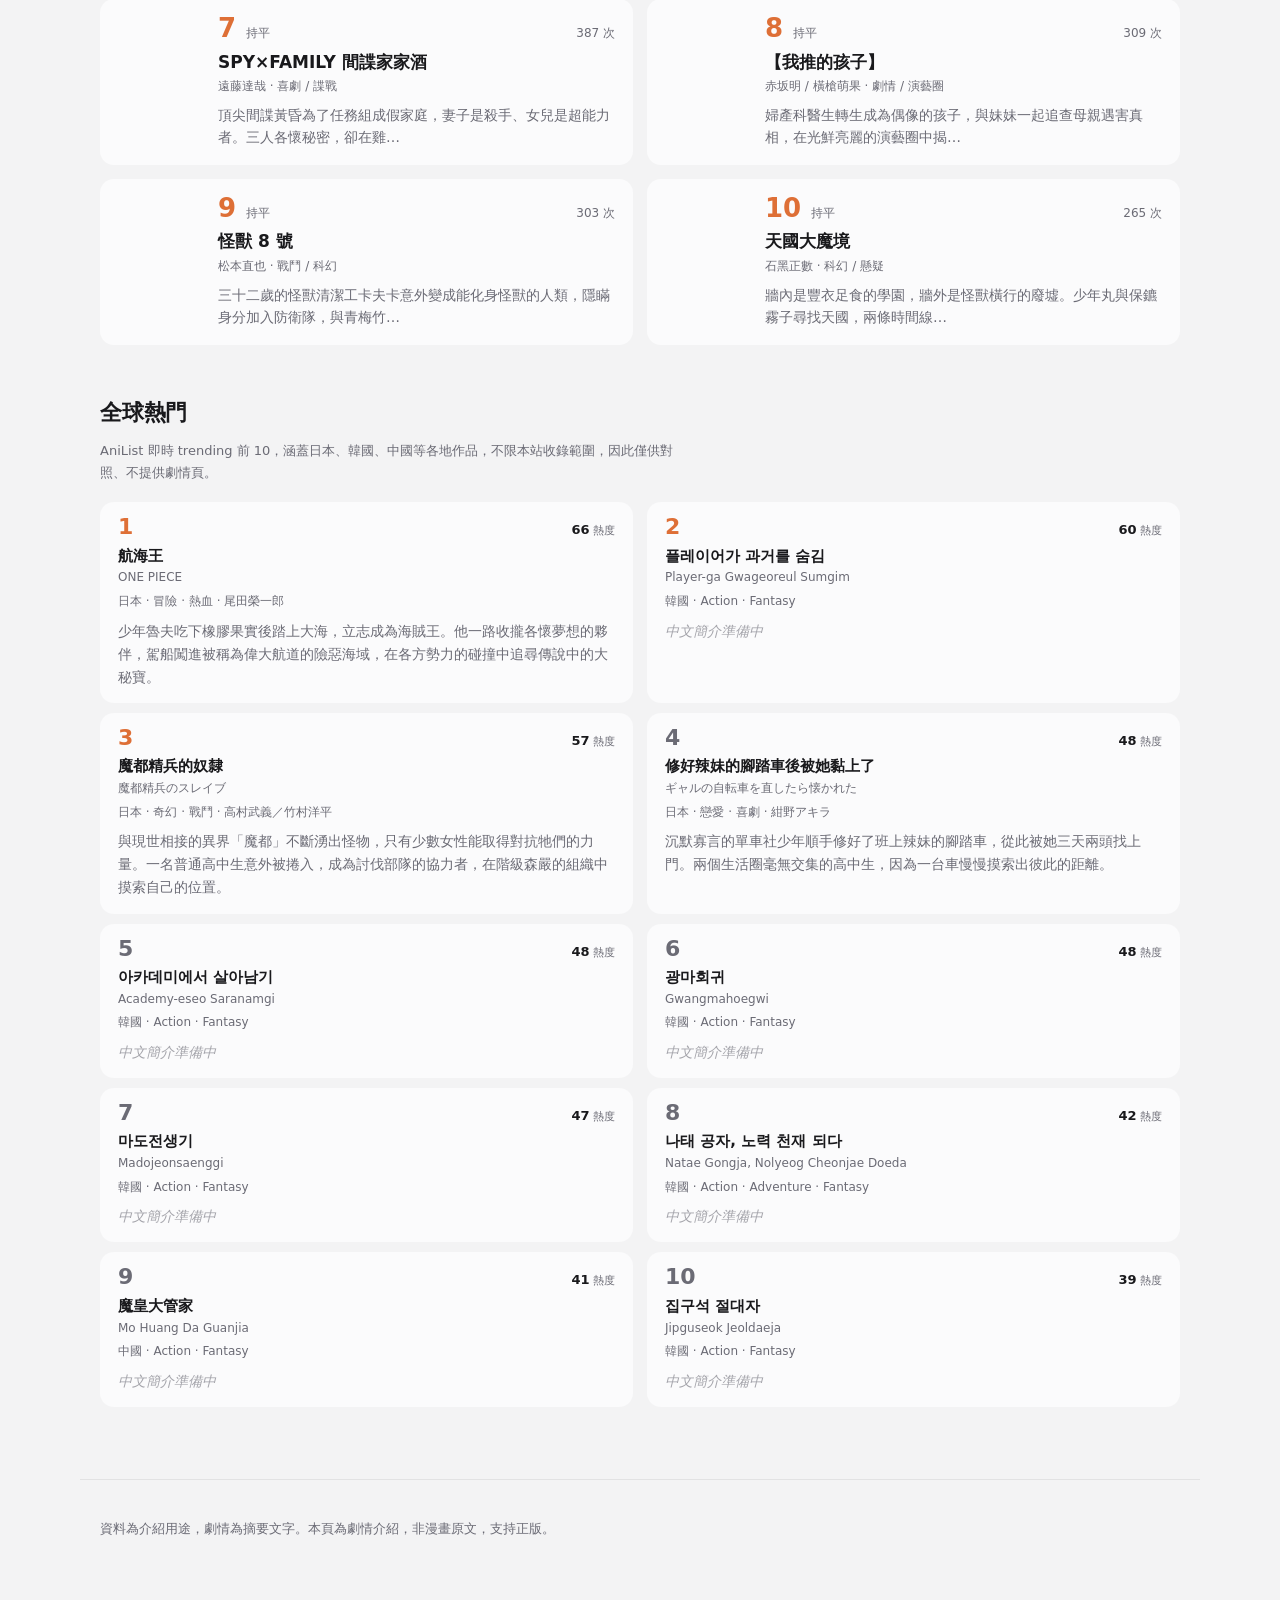
==== commit d5e22081: "首頁改版並將排行改用真實資料 UI：hero 改為黑底舞台 + 3D 書列無縫跑馬燈（拖曳慣性、hover 轉正並淡入名次、 類型篩選 chips）。因為 assets/covers/ 沒有封面圖，書" ====
--- a/index.html
+++ b/index.html
@@ -10,31 +10,46 @@
 </head>
 <body data-page="index">
 <header class="site-header">
-  <a class="brand" href="index.html">台漫榜 <span>Top 10</span></a>
-  <span class="date-badge" id="dateBadge">載入中…</span>
+  <a class="brand" href="index.html">台漫榜</a>
+  <nav class="site-nav" aria-label="站內分頁">
+    <a href="index.html" data-nav="index" aria-current="page">每日 Top 10</a>
+    <a href="timeless.html" data-nav="timeless">有生之年</a>
+    <a href="#rankList" class="nav-more">華文圈榜</a>
+    <a href="#globalList" class="nav-more">全球榜</a>
+    <a href="#footer" class="nav-more">關於</a>
+  </nav>
+  <div class="header-right">
+    <span class="date-badge" id="dateBadge">載入中…</span>
+    <a class="pill" href="#rankList">看今日榜單</a>
+  </div>
 </header>
-<nav class="site-nav" aria-label="站內分頁">
-  <a href="index.html" data-nav="index" aria-current="page">每日 Top 10</a>
-  <a href="timeless.html" data-nav="timeless">有生之年</a>
-</nav>
+
+<section class="hero">
+  <div class="hero-head">
+    <h1 class="hero-title">台漫榜</h1>
+    <p class="lede"><span id="heroDate">今日</span> 的順序，每天換一次。點一本書看章節劇情摘要。</p>
+  </div>
+  <div class="shelf-viewport" id="shelfViewport">
+    <ol class="shelf" id="shelf" aria-label="今日漫畫書架"></ol>
+  </div>
+  <div class="chips" id="genreChips" role="group" aria-label="類型篩選"></div>
+</section>
 
 <main>
-  <section class="hero">
-    <h1>今天台灣最紅的 10 本漫畫</h1>
-    <p class="lede"><span id="heroDate">今日</span> 的順序。每天換一次，點一本書看章節劇情摘要。</p>
-    <div class="shelf-wrap">
-      <ol class="shelf" id="shelf" aria-label="今日漫畫書架"></ol>
-    </div>
-    <p class="hint">左右滑動看整排</p>
+  <section class="rank-section">
+    <h2>華文圈熱門</h2>
+    <p class="rank-note" id="rankNote"></p>
+    <ol class="rank-list" id="rankList"></ol>
   </section>
 
-  <section class="rank-section">
-    <h2>完整榜單</h2>
-    <ol class="rank-list" id="rankList"></ol>
+  <section class="rank-section global-section">
+    <h2>全球熱門</h2>
+    <p class="rank-note">AniList 即時 trending 前 10，涵蓋日本、韓國、中國等各地作品，不限本站收錄範圍，因此僅供對照、不提供劇情頁。</p>
+    <ol class="global-list" id="globalList"></ol>
   </section>
 </main>
 
-<footer class="site-footer">
+<footer class="site-footer" id="footer">
   <p>資料為介紹用途，劇情為摘要文字。本頁為劇情介紹，非漫畫原文，支持正版。</p>
 </footer>
 
--- a/assets/css/style.css
+++ b/assets/css/style.css
@@ -65,12 +65,11 @@
 .site-nav a:hover { color: var(--text); }
 .site-nav a[aria-current="page"] { color: var(--text); border-bottom-color: var(--accent); }
 
-/* hero：左對齊，標題最多兩行，副標一句話 */
+
+/* hero：左對齊，標題最多兩行，副標一句話（timeless 頁沿用；index 頁在檔尾覆寫） */
 .hero { padding: 40px 0 0; }
 .hero h1 { font-size: clamp(30px, 5vw, 48px); line-height: 1.15; letter-spacing: -.02em; font-weight: 700; margin: 0 0 10px; max-width: 16em; }
 .lede { color: var(--muted); font-size: 17px; margin: 0 0 8px; max-width: 32em; }
-.lede #heroDate { color: var(--text); font-variant-numeric: tabular-nums; }
-.eyebrow { display: none; }
 
 /* 3D 實體書：正面 + 書背 + 依封面色的陰影，hover 立起來 */
 .book { display: block; text-decoration: none; color: inherit; perspective: 1000px; }
@@ -131,22 +130,6 @@
 .diff.up { color: var(--accent); }
 .diff.down, .diff.flat { color: var(--muted); font-weight: 500; }
 
-/* 首頁書架：橫向捲動，書站在一條層板上 */
-.shelf-wrap { position: relative; margin: 8px -20px 0; padding: 0 20px; }
-.shelf {
-  display: flex; gap: 26px; align-items: flex-end;
-  overflow-x: auto; padding: 36px 20px 22px; margin: 0 -20px; list-style: none;
-  scroll-snap-type: x mandatory; scroll-padding: 0 20px;
-}
-.shelf::-webkit-scrollbar { display: none; }
-.shelf li { scroll-snap-align: start; flex: 0 0 auto; width: 148px; }
-.shelf .book-meta { margin-top: 14px; }
-.shelf-wrap::after { /* 層板 */
-  content: ""; position: absolute; left: 0; right: 0; bottom: 74px; height: 10px; z-index: -1;
-  background: var(--surface-2); border-radius: 3px;
-  box-shadow: 0 10px 18px -8px rgba(var(--shadow), .35);
-}
-.hint { color: var(--muted); font-size: 13px; margin: 0; }
 
 /* 完整榜單：兩欄格，每格一本小書 + 名次 */
 section h2 { font-size: 22px; letter-spacing: -.01em; margin: 48px 0 16px; }
@@ -214,7 +197,7 @@
 
 /* 進場：書架與書牆逐本浮上來 */
 @media (prefers-reduced-motion: no-preference) {
-  .shelf li, .book-wall li { animation: rise .7s var(--ease) both; animation-delay: calc(var(--i, 0) * 55ms); }
+  .book-wall li { animation: rise .7s var(--ease) both; animation-delay: calc(var(--i, 0) * 55ms); }
   @keyframes rise { from { opacity: 0; transform: translateY(14px); } to { opacity: 1; transform: none; } }
 }
 @media (prefers-reduced-motion: reduce) {
@@ -222,12 +205,242 @@
 }
 
 @media (min-width: 720px) {
-  .hero { padding-top: 56px; }
-  .shelf { gap: 34px; padding: 44px 20px 26px; }
-  .shelf li { width: 176px; }
   .rank-list { grid-template-columns: 1fr 1fr; }
   .book-wall { grid-template-columns: repeat(6, 1fr); gap: 32px 24px; }
   .detail-top { grid-template-columns: 220px 1fr; align-items: start; }
   .detail-top .book-obj { margin: 8px 0 0; }
   .ch-list { grid-template-columns: 1fr 1fr; }
 }
+
+/* ═══ 首頁 hero（Foliom 式黑舞台）══════════════════════════════
+   全部關在 body[data-page="index"] 作用域內，其他三頁的頁首與 3D 書一律不受影響。 */
+body[data-page="index"] {
+  --serif: "Noto Serif TC", "Songti TC", "PMingLiU", Georgia, serif;
+}
+
+/* 頁首：疊在黑舞台上，捲出 hero 後才淡入實底 */
+body[data-page="index"] .site-header {
+  position: fixed; left: 0; right: 0; top: 0; z-index: 20;
+  height: 64px; padding: 0 24px; gap: 20px;
+  background: transparent; border-bottom: 1px solid transparent;
+  -webkit-backdrop-filter: none; backdrop-filter: none;
+  transition: background .3s, border-color .3s, backdrop-filter .3s;
+}
+body[data-page="index"] .site-header.solid {
+  background: color-mix(in srgb, var(--bg) 82%, transparent);
+  border-bottom-color: var(--line);
+  -webkit-backdrop-filter: blur(14px); backdrop-filter: blur(14px);
+}
+body[data-page="index"] .brand {
+  font-family: var(--serif); font-size: 20px; font-weight: 400;
+  letter-spacing: .02em; color: #fff; transition: color .3s;
+}
+body[data-page="index"] .site-header.solid .brand { color: var(--text); }
+/* 頁首中段的分頁連結（其他頁的 .site-nav 是獨立區塊，不共用這些值） */
+body[data-page="index"] .site-nav {
+  margin: 0; padding: 0; gap: 22px; max-width: none; flex: 1; justify-content: center;
+}
+body[data-page="index"] .site-nav a {
+  font-size: 13px; font-weight: 400; padding: 0; border-bottom: 0;
+  color: rgba(255, 255, 255, .75); transition: color .3s;
+}
+body[data-page="index"] .site-nav a:hover,
+body[data-page="index"] .site-nav a[aria-current="page"] { color: #fff; }
+body[data-page="index"] .site-header.solid .site-nav a { color: var(--muted); }
+body[data-page="index"] .site-header.solid .site-nav a:hover,
+body[data-page="index"] .site-header.solid .site-nav a[aria-current="page"] { color: var(--text); }
+body[data-page="index"] .header-right { display: flex; align-items: center; gap: 14px; }
+body[data-page="index"] .date-badge {
+  background: none; padding: 0; font-size: 13px; color: rgba(255, 255, 255, .55); transition: color .3s;
+}
+body[data-page="index"] .site-header.solid .date-badge { color: var(--muted); }
+body[data-page="index"] .pill {
+  display: inline-flex; align-items: center; height: 40px; padding: 0 18px;
+  border-radius: 999px; background: #fff; color: #000;
+  font-size: 13px; font-weight: 600; text-decoration: none; white-space: nowrap;
+  transition: transform .25s var(--ease), background .3s, color .3s;
+}
+body[data-page="index"] .pill:hover { transform: scale(1.04); }
+body[data-page="index"] .site-header.solid .pill { background: var(--text); color: var(--bg); }
+
+/* 黑舞台：不跟系統亮暗切換，這一區永遠黑 */
+body[data-page="index"] .hero {
+  position: relative; height: 100svh; min-height: 520px; overflow: hidden;
+  display: flex; flex-direction: column; justify-content: space-between;
+  padding: 96px 0 28px; background: #000; color: #fff;
+}
+body[data-page="index"] .hero-title {
+  margin: 0; text-align: center; font-family: var(--serif); font-weight: 400;
+  font-size: clamp(64px, 17vw, 200px); letter-spacing: -.03em; line-height: 1;
+}
+body[data-page="index"] .hero-head { flex: 0 0 auto; padding: 0 24px; }
+body[data-page="index"] .lede {
+  margin: 18px 0 0; max-width: none; text-align: center; font-size: 14px; line-height: 1.7;
+  color: rgba(255, 255, 255, .6);
+}
+body[data-page="index"] .lede #heroDate { color: rgba(255, 255, 255, .85); font-variant-numeric: tabular-nums; }
+
+/* 書列舞台：左右溢出裁掉做無縫跑馬燈，上下留白給 hover 抬升與書名淡入 */
+body[data-page="index"] .shelf-viewport {
+  flex: 0 0 auto; overflow: hidden; padding: 40px 0 48px;
+  -webkit-mask-image: linear-gradient(90deg, transparent, #000 8%, #000 92%, transparent);
+  mask-image: linear-gradient(90deg, transparent, #000 8%, #000 92%, transparent);
+}
+body[data-page="index"] .shelf {
+  display: flex; align-items: flex-end; gap: 0; margin: 0; padding: 0 24px;
+  list-style: none; width: max-content; will-change: transform;
+}
+body[data-page="index"] .shelf li {
+  flex: 0 0 auto; width: 132px; margin-right: -56px;
+  position: relative; z-index: calc(100 - var(--i, 0));
+  filter: drop-shadow(-10px 2px 10px rgba(0, 0, 0, .55)) drop-shadow(0 30px 24px rgba(0, 0, 0, .6));
+  transition: transform .55s cubic-bezier(.22, 1, .36, 1), opacity .4s, filter .4s;
+}
+/* 被 hover 那本的左右鄰居往外讓位 */
+body[data-page="index"] .shelf li:hover + li, body[data-page="index"] .shelf li:focus-within + li { transform: translateX(18px); }
+body[data-page="index"] .shelf li:has(+ li:hover), body[data-page="index"] .shelf li:has(+ li:focus-within) { transform: translateX(-18px); }
+body[data-page="index"] .shelf li:hover,
+body[data-page="index"] .shelf li:focus-within { z-index: 200; }
+body[data-page="index"] .shelf .book { position: relative; perspective: 1400px; }
+
+/* 書本：右側面朝向觀者（日漫右翻），書脊印直排書名 */
+body[data-page="index"] .shelf .book-obj {
+  --depth: 28px;
+  width: 100%; transform: rotateY(-52deg);
+  transition: transform .55s cubic-bezier(.22, 1, .36, 1);
+}
+body[data-page="index"] .shelf .book-obj::before {
+  content: attr(data-title);
+  top: 2px; bottom: 2px; left: auto; right: 0; width: var(--depth);
+  transform-origin: right center; transform: rotateY(90deg);
+  border-radius: 0 3px 3px 0;
+  display: flex; align-items: center; justify-content: center;
+  writing-mode: vertical-rl; white-space: nowrap; overflow: hidden;
+  padding: 20px 0; font-size: 9.5px; font-weight: 500; letter-spacing: .04em;
+  color: rgba(255, 255, 255, .72); text-shadow: 0 1px 2px rgba(0, 0, 0, .45);
+  background:
+    linear-gradient(rgba(255,255,255,.28), rgba(255,255,255,.28)) no-repeat 50% 9px / 56% 1px,
+    linear-gradient(rgba(255,255,255,.28), rgba(255,255,255,.28)) no-repeat 50% calc(100% - 9px) / 56% 1px,
+    linear-gradient(90deg, color-mix(in srgb, var(--c) 52%, #000), color-mix(in srgb, var(--c) 82%, #000));
+}
+body[data-page="index"] .shelf .book:hover .book-obj,
+body[data-page="index"] .shelf .book:focus-visible .book-obj { transform: rotateY(-6deg) translateZ(60px) scale(1.08); }
+body[data-page="index"] .shelf .book-face {
+  border-radius: 11px 2px 2px 11px;
+  background:
+    linear-gradient(158deg, rgba(255, 255, 255, .20), rgba(255, 255, 255, 0) 44%),
+    linear-gradient(to top, rgba(0, 0, 0, .40), rgba(0, 0, 0, 0) 58%),
+    var(--c);
+  box-shadow:
+    inset 0 0 0 1px rgba(255, 255, 255, .14),
+    inset -1px 0 0 rgba(0, 0, 0, .35);
+}
+/* 版心細框：讓封面看起來被排版過，而不是一塊色紙 */
+body[data-page="index"] .shelf .book-face::before {
+  content: ""; position: absolute; inset: 12px 16px;
+  border: 1px solid rgba(255, 255, 255, .13); border-radius: 2px;
+  pointer-events: none;
+}
+body[data-page="index"] .shelf .book-face::after {
+  background:
+    linear-gradient(270deg, rgba(0,0,0,.34) 0, rgba(0,0,0,.10) 8px, rgba(255,255,255,.20) 11px, rgba(255,255,255,0) 20px),
+    linear-gradient(245deg, rgba(255,255,255,.13), rgba(255,255,255,0) 45%),
+    linear-gradient(rgba(255,255,255,.32), rgba(255,255,255,.32)) no-repeat 18px calc(100% - 24px) / 20px 1px;
+}
+body[data-page="index"] .shelf .cover-ph {
+  padding: 24px 34px 24px 16px;
+}
+body[data-page="index"] .shelf .cover-ph b { font-size: 20px; white-space: nowrap; letter-spacing: .04em; }
+body[data-page="index"] .shelf .cover-ph small { font-size: 10px; opacity: .72; letter-spacing: .14em; }
+
+/* 名次／書名／升降：平常收起，hover 或聚焦才淡入 */
+body[data-page="index"] .shelf .book-meta {
+  position: absolute; top: 100%; left: 50%; transform: translateX(-50%);
+  margin-top: 14px; white-space: nowrap; color: #fff; font-size: 14px;
+  opacity: 0; transition: opacity .3s; pointer-events: none;
+}
+body[data-page="index"] .shelf .book:hover .book-meta, .shelf .book:focus-visible .book-meta { opacity: 1; }
+body[data-page="index"] .shelf .book-meta .rank { color: #fff; }
+body[data-page="index"] .shelf .book-meta .diff.up { color: #7dd3a0; }
+body[data-page="index"] .shelf .book-meta .diff.down, .shelf .book-meta .diff.flat { color: rgba(255, 255, 255, .5); }
+
+/* 類型篩選：沒被選中的類型整本變暗、不可點 */
+body[data-page="index"] .chips {
+  flex: 0 0 auto; display: flex; gap: 8px; justify-content: flex-start; padding: 0 24px;
+  overflow-x: auto; scrollbar-width: none;
+}
+body[data-page="index"] .chips::-webkit-scrollbar { display: none; }
+body[data-page="index"] .chip {
+  flex: 0 0 auto; height: 40px; padding: 0 16px; border-radius: 999px;
+  background: #1a1a1a; border: 1px solid #333; color: #fff;
+  font: inherit; font-size: 13px; cursor: pointer;
+  transition: background .25s, color .25s;
+}
+body[data-page="index"] .chip:hover { background: #2a2a2a; }
+body[data-page="index"] .chip[aria-pressed="true"] { background: #fff; color: #000; border-color: #fff; }
+body[data-page="index"] .shelf li.dim { opacity: .18; filter: grayscale(1); pointer-events: none; }
+
+/* 榜單區：fixed 頁首會遮住錨點目標，留出讓位 */
+body[data-page="index"] main { padding-top: 24px; }
+body[data-page="index"] #rankList { scroll-margin-top: 140px; }
+body[data-page="index"] .site-footer { scroll-margin-top: 84px; }
+
+@media (prefers-reduced-motion: no-preference) {
+  body[data-page="index"] .shelf li > .book { animation: shelf-in .8s var(--ease) both; animation-delay: calc(var(--i, 0) * 60ms); }
+  @keyframes shelf-in { from { opacity: 0; transform: translateX(80px); } to { opacity: 1; transform: none; } }
+  body[data-page="index"] .shelf li.clone > .book { animation: none; }
+}
+
+@media (max-width: 719px) {
+  /* 手機頁首只留前兩個分頁，日期徽章讓位給膠囊按鈕 */
+  body[data-page="index"] .hero { padding: 80px 0 24px; }
+  body[data-page="index"] .hero-title { font-size: clamp(56px, 16vw, 200px); }
+  body[data-page="index"] .site-header { padding: 0 16px; gap: 12px; }
+  body[data-page="index"] .site-nav { gap: 14px; justify-content: flex-start; }
+  body[data-page="index"] .nav-more { display: none; }
+  body[data-page="index"] .date-badge { display: none; }
+  body[data-page="index"] .chips { justify-content: flex-start; }
+}
+
+@media (min-width: 720px) {
+  body[data-page="index"] .shelf li { width: 172px; margin-right: -72px; }
+  body[data-page="index"] .shelf-viewport { padding: 48px 0 54px; }
+  body[data-page="index"] .shelf .book-obj { --depth: 34px; }
+  body[data-page="index"] .shelf .book-obj::before { font-size: 14px; }
+  body[data-page="index"] .chips { justify-content: center; }
+}
+
+/* ═══ 榜單依據與全球榜 ═══════════════════════════════════════ */
+/* 排名怎麼來的必須寫在畫面上，否則使用者無從判斷可信度 */
+.rank-note {
+  margin: -8px 0 18px; max-width: 46em;
+  font-size: 13px; line-height: 1.7; color: var(--muted);
+}
+.global-list { list-style: none; margin: 0; padding: 0; display: grid; gap: 8px; }
+.global-list li {
+  background: var(--surface); border-radius: var(--radius); padding: 14px 18px;
+}
+.g-head { display: flex; align-items: baseline; gap: 8px; margin-bottom: 4px; }
+.g-rank {
+  font-size: 22px; font-weight: 700; color: var(--muted);
+  font-variant-numeric: tabular-nums; line-height: 1;
+}
+.global-list li:nth-child(-n+3) .g-rank { color: var(--accent); }
+.g-body { min-width: 0; }
+.g-body b { display: block; font-size: 15px; line-height: 1.45; }
+.g-body small { display: block; font-size: 12px; color: var(--muted); }
+.g-tags { margin-top: 2px; }
+/* 熱度是 AniList 的相對指標，不是次數，所以只給數字不給單位 */
+.g-heat {
+  margin-left: auto; font-size: 13px; font-weight: 600; color: var(--text);
+  font-variant-numeric: tabular-nums; white-space: nowrap;
+}
+/* 簡介是這一區真正的內容，給它完整的閱讀寬度 */
+.g-syn { display: block; margin-top: 7px; font-size: 14px; line-height: 1.65; color: var(--muted); }
+.g-syn.pending { font-style: italic; opacity: .6; }
+.g-heat::after { content: " 熱度"; font-size: 11px; font-weight: 400; color: var(--muted); }
+.global-empty { color: var(--muted); font-size: 14px; padding: 12px 0; }
+
+@media (min-width: 720px) {
+  .global-list { grid-template-columns: 1fr 1fr; gap: 10px 14px; }
+}
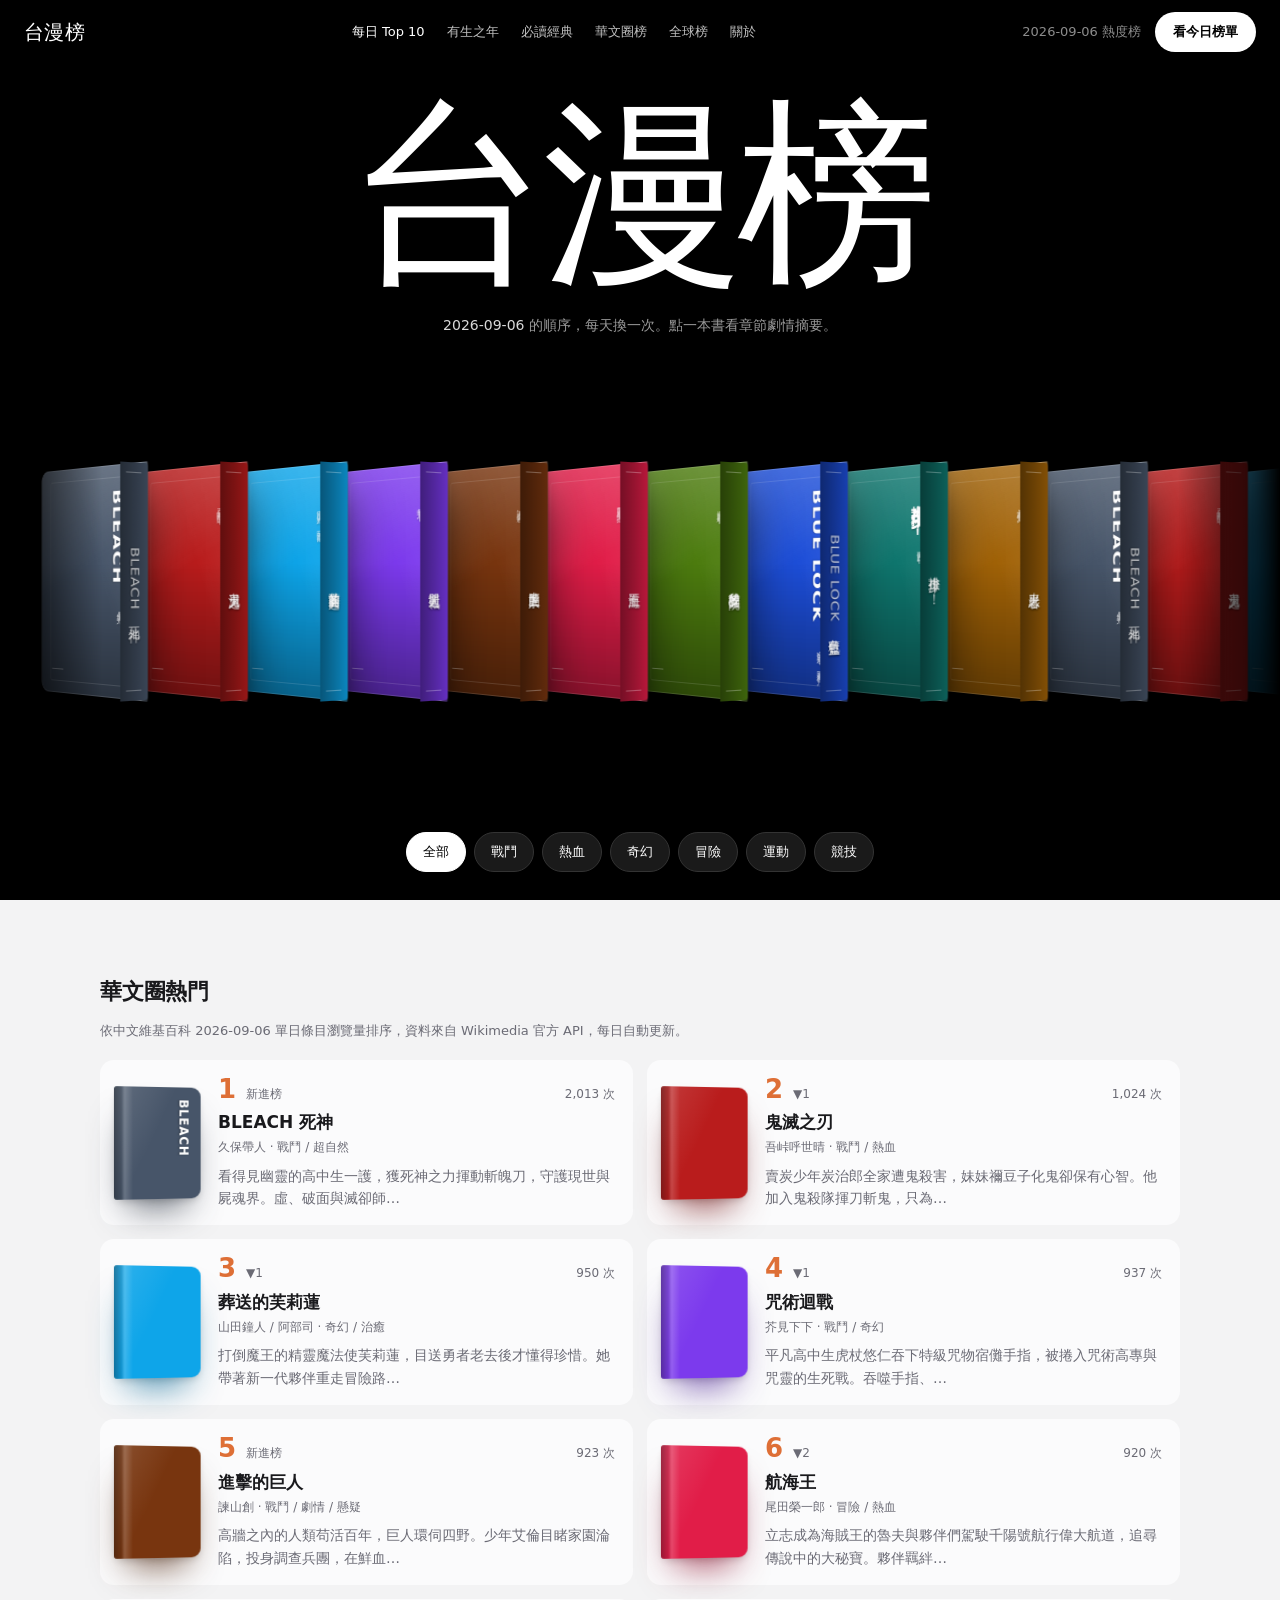
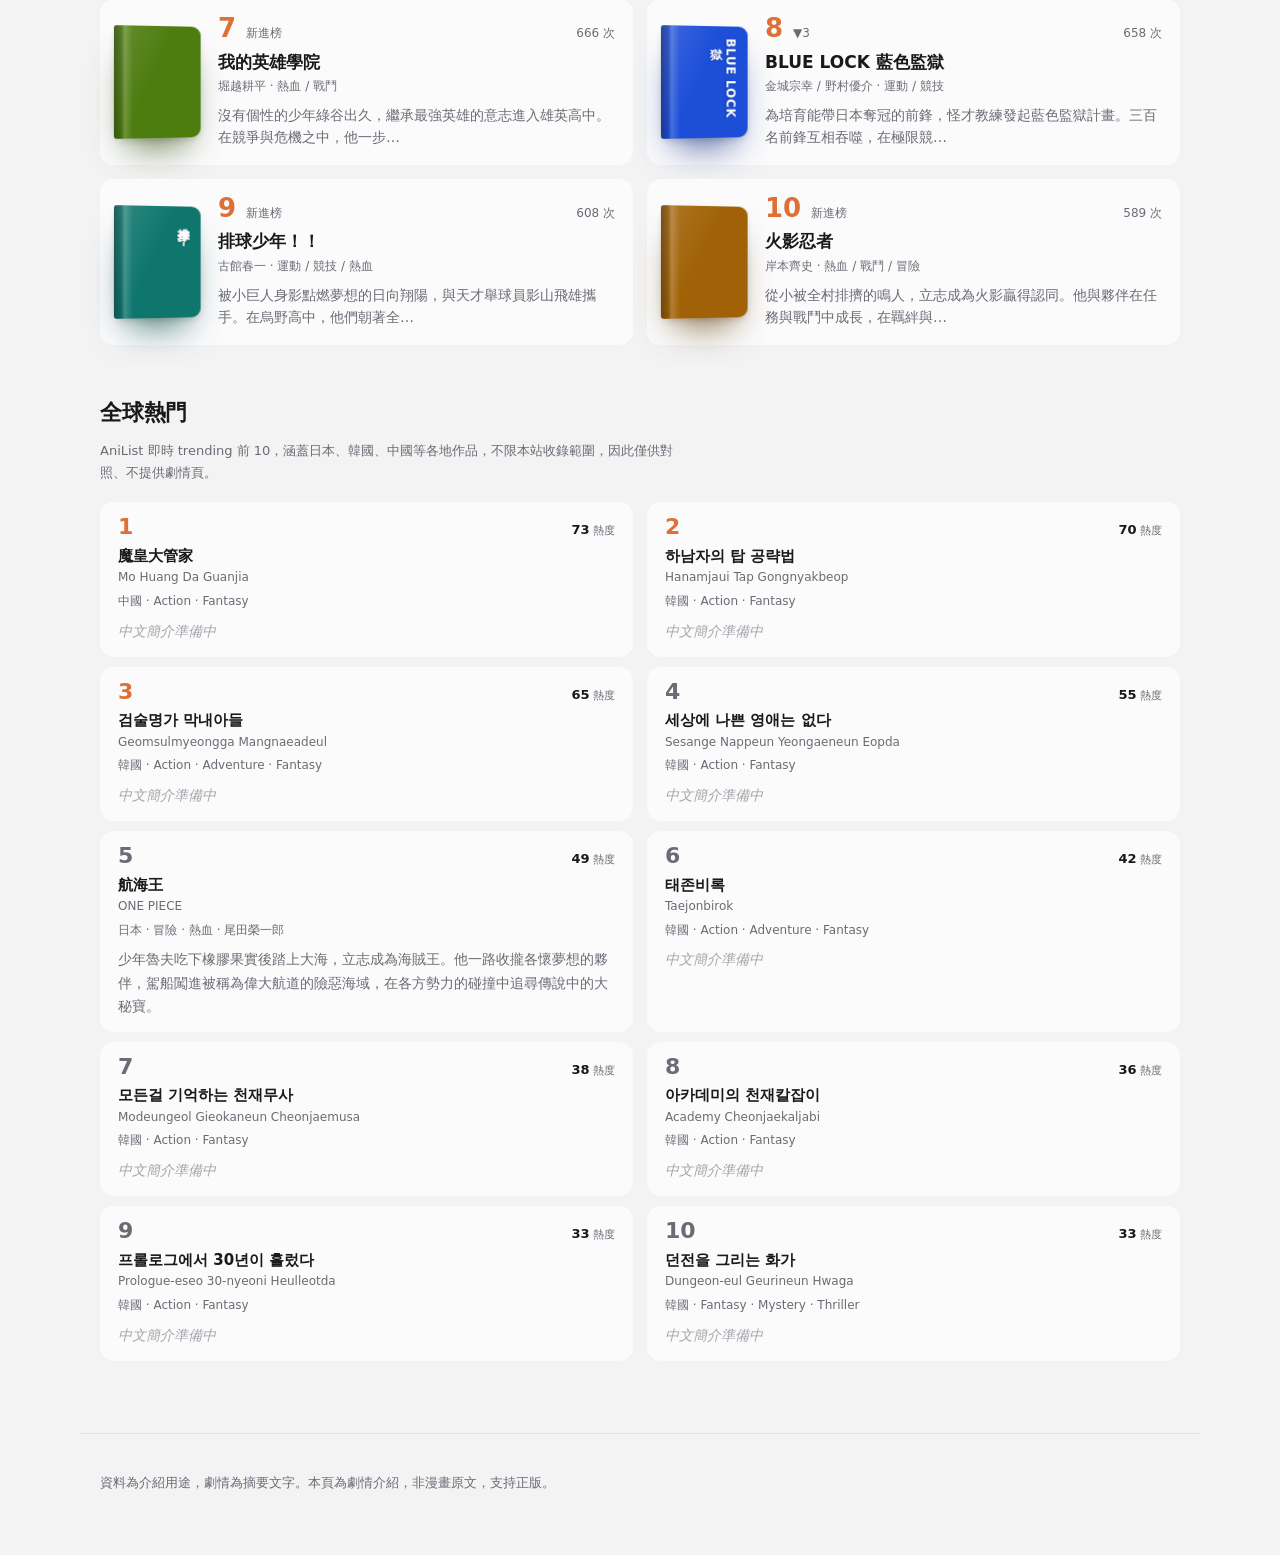
==== commit 4f58afc6: "有生之年改標＋新增必讀經典分頁骨架 - timeless.html 大標改為「有生之年會有結局嗎？」，小標改為網友票選終生遺憾之作 - app.js 把固定收藏的資料源抽成 FIXED 表，class" ====
--- a/index.html
+++ b/index.html
@@ -14,6 +14,7 @@
   <nav class="site-nav" aria-label="站內分頁">
     <a href="index.html" data-nav="index" aria-current="page">每日 Top 10</a>
     <a href="timeless.html" data-nav="timeless">有生之年</a>
+    <a href="essentials.html" data-nav="essentials">必讀經典</a>
     <a href="#rankList" class="nav-more">華文圈榜</a>
     <a href="#globalList" class="nav-more">全球榜</a>
     <a href="#footer" class="nav-more">關於</a>
--- a/assets/css/style.css
+++ b/assets/css/style.css
@@ -165,6 +165,9 @@
 .meta { color: var(--muted); font-size: 14px; margin: 2px 0; }
 .rankline { color: var(--text); font-weight: 500; }
 .synopsis { max-width: 36em; margin: 14px 0 0; }
+/* 簡介第二段：作品現況。與大綱同欄寬，靠左側細線和標籤區隔，不另開卡片 */
+.synopsis.status { margin-top: 12px; padding-left: 12px; border-left: 2px solid var(--accent); color: var(--muted); }
+.synopsis.status b { display: block; color: var(--text); font-size: .82rem; letter-spacing: .08em; margin-bottom: 4px; }
 .ch-list { list-style: none; margin: 0; padding: 0; display: grid; gap: 10px; }
 .ch-list a {
   display: flex; align-items: baseline; gap: 12px; padding: 14px 16px;
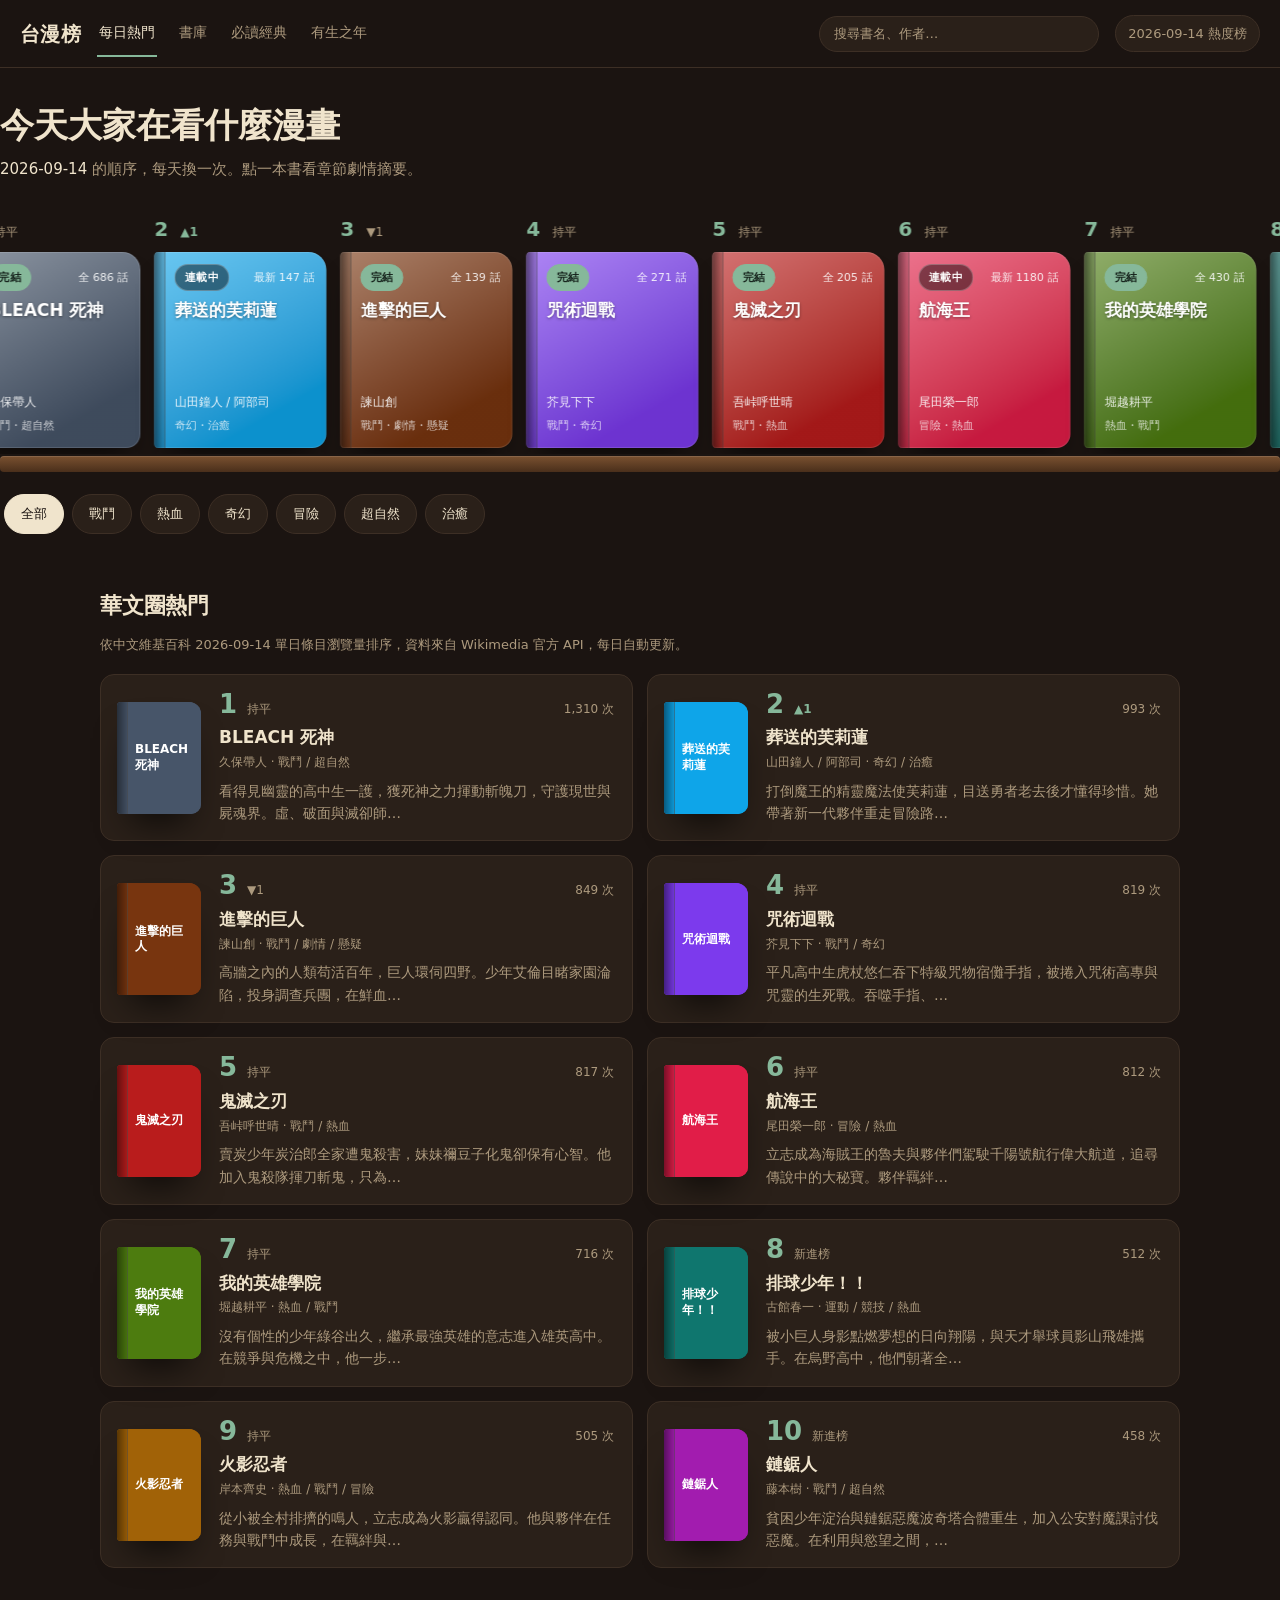
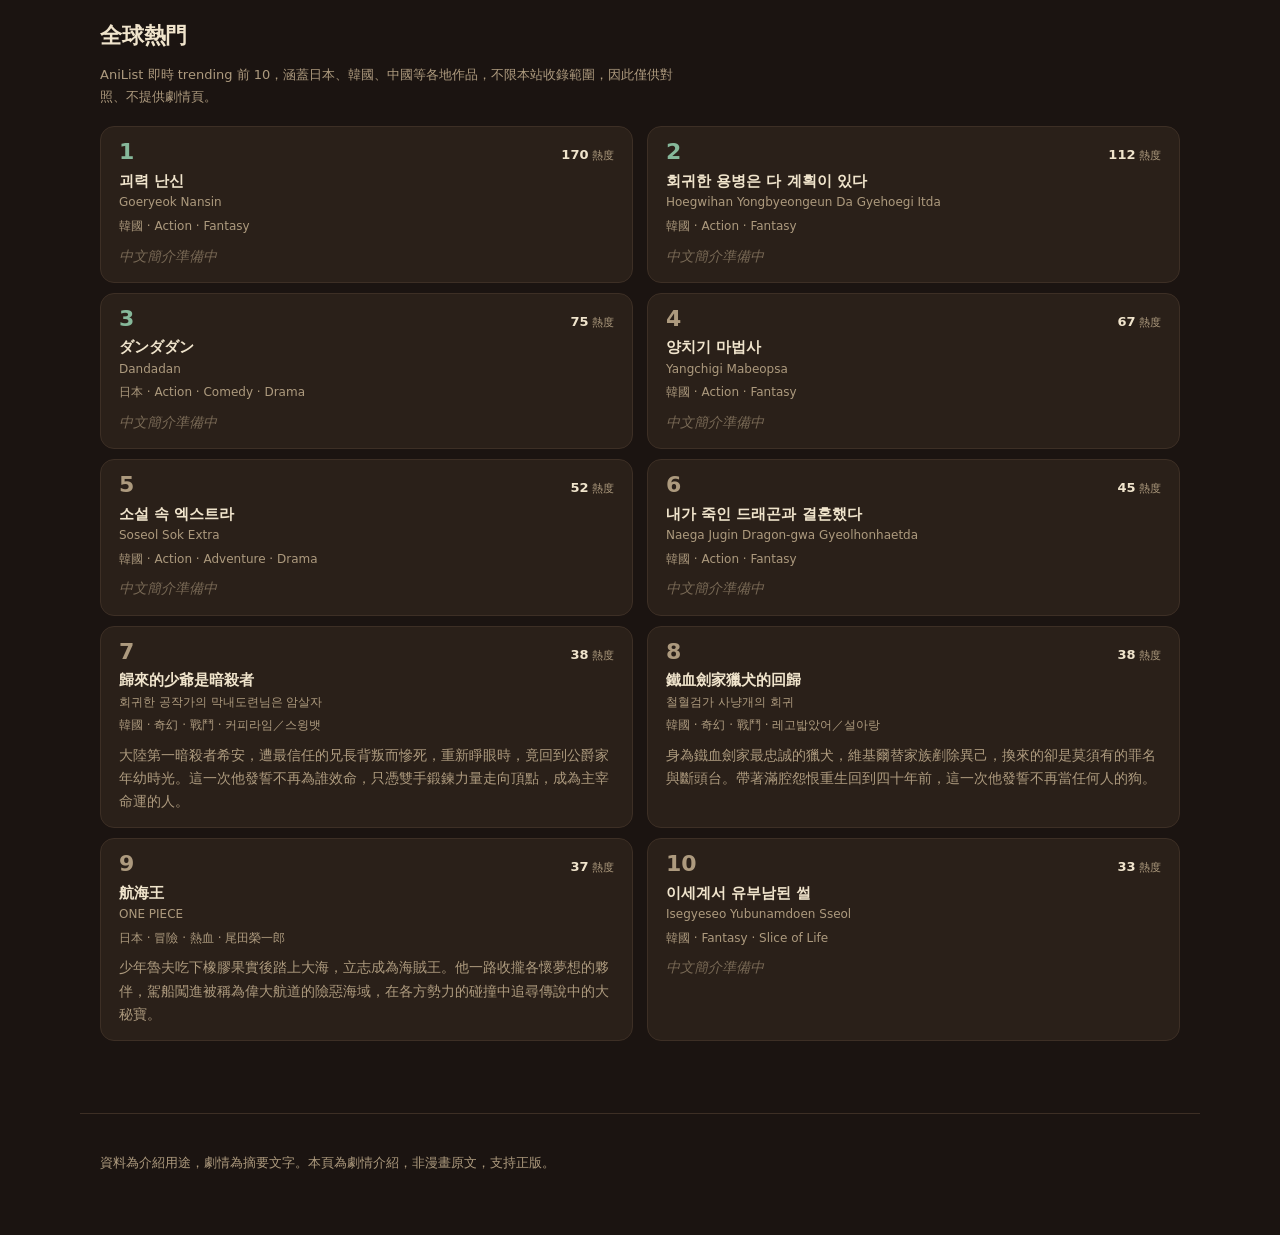
==== commit 17c49efe: "胡桃木書房改版第一階段：配色、正面書卡、導覽列加書庫與搜尋框 - style.css：胡桃木色票、固定深色、系統楷體標題 - app.js：新增 cardHTML() 供首頁書架與固定收藏共用 - 五" ====
--- a/index.html
+++ b/index.html
@@ -3,36 +3,39 @@
 <head>
 <meta charset="UTF-8">
 <meta name="viewport" content="width=device-width, initial-scale=1.0">
+<meta name="color-scheme" content="dark">
 <title>台灣熱門漫畫 Top 10｜每日排行</title>
 <meta name="description" content="台灣熱門漫畫每日 Top 10 榜單，每天自動換序，點一本書看章節劇情摘要。">
-<link rel="icon" href="data:image/svg+xml,%3Csvg xmlns='http://www.w3.org/2000/svg' viewBox='0 0 32 32'%3E%3Crect width='32' height='32' rx='7' fill='%23de6f36'/%3E%3Crect x='9' y='7' width='14' height='18' rx='2' fill='%2319191c'/%3E%3Crect x='9' y='7' width='3' height='18' fill='%23fff' opacity='.55'/%3E%3C/svg%3E">
+<link rel="icon" href="data:image/svg+xml,%3Csvg xmlns='http://www.w3.org/2000/svg' viewBox='0 0 32 32'%3E%3Crect width='32' height='32' rx='7' fill='%2386b89a'/%3E%3Crect x='9' y='7' width='14' height='18' rx='2' fill='%2319191c'/%3E%3Crect x='9' y='7' width='3' height='18' fill='%23fff' opacity='.55'/%3E%3C/svg%3E">
 <link rel="stylesheet" href="assets/css/style.css">
 </head>
 <body data-page="index">
 <header class="site-header">
   <a class="brand" href="index.html">台漫榜</a>
   <nav class="site-nav" aria-label="站內分頁">
-    <a href="index.html" data-nav="index" aria-current="page">每日 Top 10</a>
+    <a href="index.html" data-nav="index" aria-current="page">每日熱門</a>
+    <a href="library.html" data-nav="library">書庫</a>
+    <a href="essentials.html" data-nav="essentials">必讀經典</a>
     <a href="timeless.html" data-nav="timeless">有生之年</a>
-    <a href="essentials.html" data-nav="essentials">必讀經典</a>
-    <a href="#rankList" class="nav-more">華文圈榜</a>
-    <a href="#globalList" class="nav-more">全球榜</a>
-    <a href="#footer" class="nav-more">關於</a>
   </nav>
+  <form class="site-search" action="library.html" role="search">
+    <label class="visually-hidden" for="siteSearch">搜尋漫畫</label>
+    <input type="search" name="q" id="siteSearch" placeholder="搜尋書名、作者…" aria-label="搜尋漫畫">
+  </form>
   <div class="header-right">
     <span class="date-badge" id="dateBadge">載入中…</span>
-    <a class="pill" href="#rankList">看今日榜單</a>
   </div>
 </header>
 
 <section class="hero">
   <div class="hero-head">
-    <h1 class="hero-title">台漫榜</h1>
+    <h1>今天大家在看什麼漫畫</h1>
     <p class="lede"><span id="heroDate">今日</span> 的順序，每天換一次。點一本書看章節劇情摘要。</p>
   </div>
   <div class="shelf-viewport" id="shelfViewport">
     <ol class="shelf" id="shelf" aria-label="今日漫畫書架"></ol>
   </div>
+  <div class="plank" aria-hidden="true"></div>
   <div class="chips" id="genreChips" role="group" aria-label="類型篩選"></div>
 </section>
 
--- a/assets/css/style.css
+++ b/assets/css/style.css
@@ -1,177 +1,220 @@
-/* 台漫榜 — 書店書架語言：冷灰中性底、一個焦橙 accent、CSS 3D 實體書。
-   手機優先、單一 CSS、無外部字體；亮暗模式跟系統走。 */
+/* 台漫榜 — 胡桃木書房：固定深色、玉綠點綴、正面書卡。
+   手機優先、單一 CSS、無外部字體與外部資源。 */
 :root {
-  color-scheme: light dark;
-  --bg: #f3f3f4;
-  --surface: #fbfbfc;
-  --surface-2: #e9e9ec;
-  --text: #19191c;
-  --muted: #6b6b75;
-  --line: rgba(25, 25, 28, .08);
-  --accent: #de6f36;
-  --on-accent: #1a120c;
-  --shadow: 25, 25, 28;
+  color-scheme: dark;
+  --ground: #1b1411;
+  --surface: #2a2019;
+  --surface-2: #36291d;
+  --ink: #f0e4cc;
+  --muted: #ad9a7e;
+  --line: #3d2f25;
+  --accent: #86b89a;
+  --on-accent: #14201a;
+  --plank-top: #7a5130;
+  --plank: #4a2f1b;
+  --shadow: 0, 0, 0;
   --radius: 14px;
   --font: "Noto Sans TC", "PingFang TC", "Microsoft JhengHei", system-ui, -apple-system, sans-serif;
+  --display: "Kaiti TC", "BiauKai", "DFKai-SB", "AR PL UKai TW", serif;
   --ease: cubic-bezier(.16, 1, .3, 1);
-}
-@media (prefers-color-scheme: dark) {
-  :root {
-    --bg: #101013;
-    --surface: #18181c;
-    --surface-2: #222227;
-    --text: #ededf0;
-    --muted: #9c9ca6;
-    --line: rgba(237, 237, 240, .08);
-    --accent: #e8874f;
-    --on-accent: #1a120c;
-    --shadow: 0, 0, 0;
-  }
 }
 
 * { box-sizing: border-box; }
 html { -webkit-text-size-adjust: 100%; scroll-behavior: smooth; }
 body {
-  margin: 0; background: var(--bg); color: var(--text);
+  margin: 0; background: var(--ground); color: var(--ink);
   font-family: var(--font); font-size: 16px; line-height: 1.8;
 }
 main { max-width: 1120px; margin: 0 auto; padding: 0 20px 72px; }
 a { color: inherit; }
 :focus-visible { outline: 2px solid var(--accent); outline-offset: 3px; border-radius: 6px; }
 h1, h2 { text-wrap: balance; }
-
-/* 報頭：64px，半透明毛玻璃 */
+h1, h2, .brand { font-family: var(--display); }
+.visually-hidden {
+  position: absolute; width: 1px; height: 1px; margin: -1px; padding: 0;
+  overflow: hidden; clip: rect(0 0 0 0); white-space: nowrap; border: 0;
+}
+
+/* 報頭：品牌＋分頁＋搜尋＋日期，窄螢幕自動換行不撐破 */
 .site-header {
   position: sticky; top: 0; z-index: 10;
-  display: flex; justify-content: space-between; align-items: center; gap: 12px;
-  height: 64px; padding: 0 20px;
-  background: color-mix(in srgb, var(--bg) 78%, transparent);
-  -webkit-backdrop-filter: blur(14px); backdrop-filter: blur(14px);
+  display: flex; align-items: center; gap: 10px 16px; flex-wrap: wrap;
+  padding: 10px 20px;
+  background: var(--ground);
   border-bottom: 1px solid var(--line);
 }
-.brand { font-weight: 700; font-size: 18px; letter-spacing: -.01em; text-decoration: none; }
-.brand span { color: var(--accent); }
+.brand { font-weight: 700; font-size: 20px; letter-spacing: .02em; text-decoration: none; white-space: nowrap; }
 .date-badge {
   font-size: 13px; color: var(--muted); font-variant-numeric: tabular-nums; white-space: nowrap;
-  background: var(--surface-2); padding: 6px 12px; border-radius: 999px;
-}
-
-/* 站內分頁：兩個文字分頁，目前頁下方一條 accent 線 */
-.site-nav { display: flex; gap: 24px; max-width: 1120px; margin: 0 auto; padding: 4px 20px 0; }
+  background: var(--surface); border: 1px solid var(--line); padding: 6px 12px; border-radius: 999px;
+}
+.header-right { display: flex; align-items: center; gap: 14px; }
+
+/* 站內分頁：四個文字分頁，目前頁下方一條玉綠線 */
+.site-nav { display: flex; gap: 20px; flex-wrap: wrap; }
 .site-nav a {
   font-size: 14px; font-weight: 500; color: var(--muted); text-decoration: none;
-  padding: 12px 2px; border-bottom: 2px solid transparent; transition: color .2s;
-}
-.site-nav a:hover { color: var(--text); }
-.site-nav a[aria-current="page"] { color: var(--text); border-bottom-color: var(--accent); }
-
-
-/* hero：左對齊，標題最多兩行，副標一句話（timeless 頁沿用；index 頁在檔尾覆寫） */
-.hero { padding: 40px 0 0; }
-.hero h1 { font-size: clamp(30px, 5vw, 48px); line-height: 1.15; letter-spacing: -.02em; font-weight: 700; margin: 0 0 10px; max-width: 16em; }
-.lede { color: var(--muted); font-size: 17px; margin: 0 0 8px; max-width: 32em; }
-
-/* 3D 實體書：正面 + 書背 + 依封面色的陰影，hover 立起來 */
-.book { display: block; text-decoration: none; color: inherit; perspective: 1000px; }
+  padding: 10px 2px; border-bottom: 2px solid transparent; transition: color .2s;
+  white-space: nowrap;
+}
+.site-nav a:hover { color: var(--ink); }
+.site-nav a[aria-current="page"] { color: var(--ink); border-bottom-color: var(--accent); }
+
+/* 搜尋框：跟著換行、可縮到最小，不撐破 360px */
+.site-search { display: flex; flex: 1 1 160px; min-width: 0; max-width: 280px; margin-left: auto; }
+.site-search input {
+  width: 100%; min-width: 0; height: 36px; padding: 0 14px;
+  background: var(--surface); border: 1px solid var(--line); border-radius: 999px;
+  color: var(--ink); font: inherit; font-size: 13px;
+}
+.site-search input::placeholder { color: var(--muted); }
+
+/* hero：一行標題＋資料日期，不再有巨大品牌字 */
+.hero { padding: 36px 0 0; }
+.hero h1 { font-size: clamp(24px, 4vw, 34px); line-height: 1.3; font-weight: 700; margin: 0 0 8px; }
+.lede { color: var(--muted); font-size: 15px; margin: 0 0 8px; max-width: 32em; }
+.lede #heroDate { color: var(--ink); font-variant-numeric: tabular-nums; }
+
+/* 首頁書架：橫向一列＋漂移，書架下方一條木頭層板 */
+.shelf-viewport { overflow: hidden; padding: 28px 4px 0; }
+.shelf {
+  display: flex; gap: 14px; margin: 0; padding: 0 4px 6px;
+  list-style: none; width: max-content; will-change: transform;
+}
+.shelf li { flex: 0 0 auto; width: 148px; }
+.shelf li.dim { opacity: .18; filter: grayscale(1); pointer-events: none; }
+.plank {
+  height: 16px; margin: 2px 0 18px; border-radius: 4px;
+  background: linear-gradient(to bottom, var(--plank-top), var(--plank));
+  box-shadow: 0 10px 22px -8px rgba(var(--shadow), .8), inset 0 1px 0 rgba(255, 255, 255, .12);
+}
+.shelf-rank, .fixed-rank {
+  display: flex; align-items: baseline; gap: 6px; margin-bottom: 8px;
+  font-size: 13px; color: var(--muted); font-variant-numeric: tabular-nums;
+}
+.shelf-rank .rank, .fixed-rank .rank { font-size: 20px; font-weight: 700; color: var(--accent); line-height: 1; }
+
+/* 正面書卡：正面朝前、依 --c 由亮到暗斜向漸層、左側深色書脊、右上大圓角、橫排書名 */
+.book-card {
+  position: relative; display: flex; flex-direction: column; gap: 8px;
+  min-height: 196px; padding: 12px 12px 12px 20px;
+  text-decoration: none; color: #fff; overflow: hidden;
+  border-radius: 4px 18px 14px 4px;
+  background:
+    linear-gradient(150deg, color-mix(in srgb, var(--c) 62%, #fff), color-mix(in srgb, var(--c) 88%, #000) 78%);
+  box-shadow: 0 18px 28px -14px rgba(var(--shadow), .7), inset 0 0 0 1px rgba(255, 255, 255, .12);
+  transition: transform .3s var(--ease), box-shadow .3s var(--ease);
+}
+.book-card::before { /* 左側書脊 */
+  content: ""; position: absolute; top: 0; bottom: 0; left: 0; width: 10px;
+  background: linear-gradient(90deg, rgba(0, 0, 0, .5), rgba(0, 0, 0, .12));
+  border-right: 1px solid rgba(255, 255, 255, .14);
+}
+.book-card:hover, .book-card:focus-visible { transform: translateY(-6px); }
+.bc-top { display: flex; align-items: center; justify-content: space-between; gap: 8px; }
+.bc-status {
+  font-size: 11px; font-weight: 700; letter-spacing: .06em; white-space: nowrap;
+  background: rgba(0, 0, 0, .45); border: 1px solid rgba(255, 255, 255, .25);
+  padding: 3px 9px; border-radius: 999px;
+}
+.bc-status.end { background: var(--accent); border-color: var(--accent); color: var(--on-accent); }
+.bc-num { font-size: 11px; opacity: .9; white-space: nowrap; font-variant-numeric: tabular-nums; }
+.bc-title { font-size: 17px; line-height: 1.4; font-weight: 700; text-shadow: 0 1px 3px rgba(0, 0, 0, .4); }
+.bc-foot { margin-top: auto; display: flex; flex-direction: column; gap: 2px; min-width: 0; }
+.bc-author { font-size: 12px; opacity: .9; }
+.bc-genre { font-size: 11px; opacity: .75; }
+
+/* 與昨日相比的升降 */
+.diff { font-size: 12px; font-weight: 600; white-space: nowrap; font-variant-numeric: tabular-nums; margin-left: 6px; }
+.diff.up { color: var(--accent); }
+.diff.down, .diff.flat { color: var(--muted); font-weight: 500; }
+
+/* 類型篩選 chips */
+.chips { display: flex; gap: 8px; padding: 4px; overflow-x: auto; scrollbar-width: none; }
+.chips::-webkit-scrollbar { display: none; }
+.chip {
+  flex: 0 0 auto; height: 40px; padding: 0 16px; border-radius: 999px;
+  background: var(--surface); border: 1px solid var(--line); color: var(--ink);
+  font: inherit; font-size: 13px; cursor: pointer;
+  transition: background .25s, color .25s;
+}
+.chip:hover { background: var(--surface-2); }
+.chip[aria-pressed="true"] { background: var(--ink); color: var(--ground); border-color: var(--ink); }
+
+/* 完整榜單：兩欄格，每格一本小書 + 名次（沿用舊 .card 結構） */
+section h2 { font-size: 22px; letter-spacing: -.01em; margin: 48px 0 16px; }
+.rank-list { list-style: none; margin: 0; padding: 0; display: grid; gap: 14px; }
+.card {
+  display: grid; grid-template-columns: 84px 1fr; gap: 18px; align-items: center;
+  background: var(--surface); border: 1px solid var(--line); border-radius: var(--radius); padding: 16px 18px 16px 16px;
+  text-decoration: none; color: inherit;
+  transition: transform .3s var(--ease), box-shadow .3s var(--ease);
+}
+.card:hover { transform: translateY(-2px); box-shadow: 0 16px 28px -16px rgba(var(--shadow), .6); }
+.card-head { display: flex; align-items: baseline; gap: 4px; }
+.card-head .rank { font-size: 26px; font-weight: 700; line-height: 1; color: var(--accent); font-variant-numeric: tabular-nums; }
+.card-head .score { margin-left: auto; font-size: 12px; color: var(--muted); font-variant-numeric: tabular-nums; }
+.card-body { min-width: 0; }
+.card-body b { display: block; font-size: 17px; line-height: 1.4; margin-top: 6px; }
+.card-body small { display: block; font-size: 12px; color: var(--muted); margin: 2px 0 6px; }
+.card-body .syn { display: block; font-size: 14px; line-height: 1.6; color: var(--muted); }
+
+/* 詳情頁沿用的小書封面（平面正面＋左書脊，與書卡同色系） */
+.book { display: block; text-decoration: none; color: inherit; }
 .book-obj {
-  --depth: 22px;
   position: relative; display: block; aspect-ratio: 3 / 4; width: 100%;
-  transform-style: preserve-3d; transform: rotateY(22deg);
-  transition: transform .55s var(--ease);
-}
-.book-obj::before { /* 書背 */
-  content: ""; position: absolute; top: 2px; bottom: 2px; left: 0; width: var(--depth);
-  background: linear-gradient(90deg, color-mix(in srgb, var(--c) 55%, #000), color-mix(in srgb, var(--c) 80%, #000));
-  transform-origin: left center; transform: rotateY(90deg); border-radius: 3px 0 0 3px;
-}
-.book-face {
-  position: absolute; inset: 0; overflow: hidden; background: var(--c);
-  border-radius: 3px 9px 9px 3px;
-  box-shadow: 0 22px 34px -14px color-mix(in srgb, var(--c) 45%, rgba(var(--shadow), .55)),
-              0 4px 10px -4px rgba(var(--shadow), .3);
-}
-.book-face::after { /* 書口高光與書溝陰影 */
-  content: ""; position: absolute; inset: 0; pointer-events: none;
-  background:
-    linear-gradient(90deg, rgba(0,0,0,.32) 0, rgba(0,0,0,.12) 7px, rgba(255,255,255,.18) 10px, rgba(255,255,255,0) 18px),
-    linear-gradient(115deg, rgba(255,255,255,.14), rgba(255,255,255,0) 45%);
-}
+  border-radius: 4px 12px 10px 4px; overflow: hidden; background: var(--c);
+  box-shadow: 0 22px 34px -14px rgba(var(--shadow), .7);
+}
+.book-obj::before {
+  content: ""; position: absolute; top: 0; bottom: 0; left: 0; width: 10px; z-index: 2;
+  background: linear-gradient(90deg, rgba(0, 0, 0, .45), rgba(0, 0, 0, .1));
+  border-right: 1px solid rgba(255, 255, 255, .14);
+}
+.book-face { position: absolute; inset: 0; overflow: hidden; background: var(--c); }
 .book-face img { position: absolute; inset: 0; width: 100%; height: 100%; object-fit: cover; }
-.cover-band { /* 有圖時壓在下方的書名帶 */
+.cover-band {
   position: absolute; left: 0; right: 0; bottom: 0; padding: 26px 10px 9px 14px;
-  background: linear-gradient(to top, rgba(0,0,0,.72), rgba(0,0,0,0)); color: #fff;
+  background: linear-gradient(to top, rgba(0, 0, 0, .72), rgba(0, 0, 0, 0)); color: #fff;
 }
 .cover-band b { display: block; font-size: 13px; line-height: 1.35; }
 .cover-band small { display: block; font-size: 10px; opacity: .8; }
-.cover-ph { /* 無圖：直排書名當封面 */
-  position: absolute; inset: 0; display: none; padding: 12px 10px 12px 16px;
-  color: #fff; writing-mode: vertical-rl; text-shadow: 0 1px 2px rgba(0,0,0,.3);
-}
-.no-img .cover-ph { display: flex; gap: 8px; }
+.cover-ph {
+  position: absolute; inset: 0; display: none; padding: 12px 10px 12px 18px;
+  color: #fff;
+}
+.no-img .cover-ph, .book-face.no-img .cover-ph { display: flex; flex-direction: column; gap: 8px; justify-content: center; }
 .no-img .cover-band { display: none; }
-.cover-ph b { max-height: 100%; overflow: hidden; }
-.cover-ph b { font-size: 20px; line-height: 1.2; letter-spacing: .06em; font-weight: 700; }
-.cover-ph small { font-size: 11px; opacity: .8; letter-spacing: .08em; }
-.book:hover .book-obj, .book:focus-visible .book-obj { transform: rotateY(6deg) translateY(-6px); }
-.book:active .book-obj { transform: rotateY(6deg) translateY(-2px); }
-.book-obj.sm { --depth: 12px; }
+.cover-ph b { font-size: 20px; line-height: 1.3; font-weight: 700; }
+.cover-ph small { font-size: 11px; opacity: .8; }
 .book-obj.sm .cover-ph b { font-size: 12px; }
-.book-obj.sm .cover-ph small { display: none; }
 .book-obj.sm .cover-band { padding: 12px 6px 5px 8px; }
 .book-obj.sm .cover-band b { font-size: 9px; }
-.book-obj.sm .cover-band small { display: none; }
+.book-obj.sm .cover-band small, .book-obj.sm .cover-ph small { display: none; }
 .book-meta { display: block; margin-top: 16px; }
 .book-meta .rank { display: inline-block; font-size: 13px; font-weight: 700; color: var(--accent); font-variant-numeric: tabular-nums; margin-right: 6px; }
 .book-t { display: inline; font-weight: 600; font-size: 14px; line-height: 1.45; }
 .book-a { display: block; font-size: 12px; color: var(--muted); }
 
-/* 與昨日相比的升降 */
-.diff { font-size: 12px; font-weight: 600; white-space: nowrap; font-variant-numeric: tabular-nums; margin-left: 6px; }
-.diff.up { color: var(--accent); }
-.diff.down, .diff.flat { color: var(--muted); font-weight: 500; }
-
-
-/* 完整榜單：兩欄格，每格一本小書 + 名次 */
-section h2 { font-size: 22px; letter-spacing: -.01em; margin: 48px 0 16px; }
-.rank-list { list-style: none; margin: 0; padding: 0; display: grid; gap: 14px; }
-.card {
-  display: grid; grid-template-columns: 84px 1fr; gap: 18px; align-items: center;
-  background: var(--surface); border-radius: var(--radius); padding: 16px 18px 16px 16px;
-  text-decoration: none; color: inherit; perspective: 800px;
-  transition: transform .3s var(--ease), box-shadow .3s var(--ease);
-}
-.card:hover { transform: translateY(-2px); box-shadow: 0 16px 28px -16px rgba(var(--shadow), .35); }
-.card .book-obj { --depth: 12px; transform: rotateY(18deg); }
-.card:hover .book-obj { transform: rotateY(6deg); }
-.card-body { min-width: 0; }
-.card-head { display: flex; align-items: baseline; gap: 4px; }
-.card-head .rank { font-size: 26px; font-weight: 700; line-height: 1; color: var(--accent); font-variant-numeric: tabular-nums; }
-.card-head .score { margin-left: auto; font-size: 12px; color: var(--muted); font-variant-numeric: tabular-nums; }
-.card-body b { display: block; font-size: 17px; line-height: 1.4; margin-top: 6px; }
-.card-body small { display: block; font-size: 12px; color: var(--muted); margin: 2px 0 6px; }
-.card-body .syn { display: block; font-size: 14px; line-height: 1.6; color: var(--muted); }
-
-/* 有生之年：一面書牆 */
+/* 有生之年／必讀經典：一面書牆 */
 .book-wall { list-style: none; margin: 0; padding: 24px 0 0; display: grid; gap: 28px 20px; grid-template-columns: repeat(3, 1fr); }
-.book-wall .cover-ph small { display: none; }
 
 /* 詳情：大書 + 標題 */
 .crumb { font-size: 13px; color: var(--muted); padding: 20px 0 0; }
 .crumb a { color: var(--muted); text-decoration: none; }
-.crumb a:hover { color: var(--text); }
+.crumb a:hover { color: var(--ink); }
 .detail-top { display: grid; gap: 28px; margin-top: 20px; }
 .detail-top .book-obj { width: 200px; margin: 24px auto 0; }
 .detail-top h1 { margin: 0 0 8px; font-size: clamp(28px, 4vw, 40px); line-height: 1.15; letter-spacing: -.02em; }
 .meta { color: var(--muted); font-size: 14px; margin: 2px 0; }
-.rankline { color: var(--text); font-weight: 500; }
+.rankline { color: var(--ink); font-weight: 500; }
 .synopsis { max-width: 36em; margin: 14px 0 0; }
-/* 簡介第二段：作品現況。與大綱同欄寬，靠左側細線和標籤區隔，不另開卡片 */
 .synopsis.status { margin-top: 12px; padding-left: 12px; border-left: 2px solid var(--accent); color: var(--muted); }
-.synopsis.status b { display: block; color: var(--text); font-size: .82rem; letter-spacing: .08em; margin-bottom: 4px; }
+.synopsis.status b { display: block; color: var(--ink); font-size: .82rem; letter-spacing: .08em; margin-bottom: 4px; }
 .ch-list { list-style: none; margin: 0; padding: 0; display: grid; gap: 10px; }
 .ch-list a {
   display: flex; align-items: baseline; gap: 12px; padding: 14px 16px;
-  background: var(--surface); border-radius: var(--radius); text-decoration: none;
+  background: var(--surface); border: 1px solid var(--line); border-radius: var(--radius); text-decoration: none;
   transition: transform .25s var(--ease), background .25s;
 }
 .ch-list a:hover { transform: translateX(3px); background: var(--surface-2); }
@@ -193,15 +236,18 @@
 }
 .btn:hover { filter: brightness(1.06); transform: translateY(-1px); }
 .btn:active { transform: translateY(1px) scale(.98); }
-.btn.ghost { background: var(--surface-2); color: var(--text); }
+.btn.ghost { background: var(--surface-2); color: var(--ink); }
 .btn.off { background: var(--surface-2); color: var(--muted); pointer-events: none; }
-.error { background: var(--surface); border-radius: var(--radius); padding: 24px; margin-top: 20px; max-width: 36em; }
+.error { background: var(--surface); border: 1px solid var(--line); border-radius: var(--radius); padding: 24px; margin-top: 20px; max-width: 36em; }
 .site-footer { max-width: 1120px; margin: 0 auto; padding: 24px 20px 48px; color: var(--muted); font-size: 13px; border-top: 1px solid var(--line); }
 
-/* 進場：書架與書牆逐本浮上來 */
+/* 進場：書架與書牆逐本浮上來（保留減少動態的處理） */
 @media (prefers-reduced-motion: no-preference) {
   .book-wall li { animation: rise .7s var(--ease) both; animation-delay: calc(var(--i, 0) * 55ms); }
   @keyframes rise { from { opacity: 0; transform: translateY(14px); } to { opacity: 1; transform: none; } }
+  .shelf li > * { animation: shelf-in .8s var(--ease) both; animation-delay: calc(var(--i, 0) * 60ms); }
+  @keyframes shelf-in { from { opacity: 0; transform: translateX(80px); } to { opacity: 1; transform: none; } }
+  .shelf li.clone > * { animation: none; }
 }
 @media (prefers-reduced-motion: reduce) {
   * { transition: none !important; animation: none !important; }
@@ -213,207 +259,9 @@
   .detail-top { grid-template-columns: 220px 1fr; align-items: start; }
   .detail-top .book-obj { margin: 8px 0 0; }
   .ch-list { grid-template-columns: 1fr 1fr; }
-}
-
-/* ═══ 首頁 hero（Foliom 式黑舞台）══════════════════════════════
-   全部關在 body[data-page="index"] 作用域內，其他三頁的頁首與 3D 書一律不受影響。 */
-body[data-page="index"] {
-  --serif: "Noto Serif TC", "Songti TC", "PMingLiU", Georgia, serif;
-}
-
-/* 頁首：疊在黑舞台上，捲出 hero 後才淡入實底 */
-body[data-page="index"] .site-header {
-  position: fixed; left: 0; right: 0; top: 0; z-index: 20;
-  height: 64px; padding: 0 24px; gap: 20px;
-  background: transparent; border-bottom: 1px solid transparent;
-  -webkit-backdrop-filter: none; backdrop-filter: none;
-  transition: background .3s, border-color .3s, backdrop-filter .3s;
-}
-body[data-page="index"] .site-header.solid {
-  background: color-mix(in srgb, var(--bg) 82%, transparent);
-  border-bottom-color: var(--line);
-  -webkit-backdrop-filter: blur(14px); backdrop-filter: blur(14px);
-}
-body[data-page="index"] .brand {
-  font-family: var(--serif); font-size: 20px; font-weight: 400;
-  letter-spacing: .02em; color: #fff; transition: color .3s;
-}
-body[data-page="index"] .site-header.solid .brand { color: var(--text); }
-/* 頁首中段的分頁連結（其他頁的 .site-nav 是獨立區塊，不共用這些值） */
-body[data-page="index"] .site-nav {
-  margin: 0; padding: 0; gap: 22px; max-width: none; flex: 1; justify-content: center;
-}
-body[data-page="index"] .site-nav a {
-  font-size: 13px; font-weight: 400; padding: 0; border-bottom: 0;
-  color: rgba(255, 255, 255, .75); transition: color .3s;
-}
-body[data-page="index"] .site-nav a:hover,
-body[data-page="index"] .site-nav a[aria-current="page"] { color: #fff; }
-body[data-page="index"] .site-header.solid .site-nav a { color: var(--muted); }
-body[data-page="index"] .site-header.solid .site-nav a:hover,
-body[data-page="index"] .site-header.solid .site-nav a[aria-current="page"] { color: var(--text); }
-body[data-page="index"] .header-right { display: flex; align-items: center; gap: 14px; }
-body[data-page="index"] .date-badge {
-  background: none; padding: 0; font-size: 13px; color: rgba(255, 255, 255, .55); transition: color .3s;
-}
-body[data-page="index"] .site-header.solid .date-badge { color: var(--muted); }
-body[data-page="index"] .pill {
-  display: inline-flex; align-items: center; height: 40px; padding: 0 18px;
-  border-radius: 999px; background: #fff; color: #000;
-  font-size: 13px; font-weight: 600; text-decoration: none; white-space: nowrap;
-  transition: transform .25s var(--ease), background .3s, color .3s;
-}
-body[data-page="index"] .pill:hover { transform: scale(1.04); }
-body[data-page="index"] .site-header.solid .pill { background: var(--text); color: var(--bg); }
-
-/* 黑舞台：不跟系統亮暗切換，這一區永遠黑 */
-body[data-page="index"] .hero {
-  position: relative; height: 100svh; min-height: 520px; overflow: hidden;
-  display: flex; flex-direction: column; justify-content: space-between;
-  padding: 96px 0 28px; background: #000; color: #fff;
-}
-body[data-page="index"] .hero-title {
-  margin: 0; text-align: center; font-family: var(--serif); font-weight: 400;
-  font-size: clamp(64px, 17vw, 200px); letter-spacing: -.03em; line-height: 1;
-}
-body[data-page="index"] .hero-head { flex: 0 0 auto; padding: 0 24px; }
-body[data-page="index"] .lede {
-  margin: 18px 0 0; max-width: none; text-align: center; font-size: 14px; line-height: 1.7;
-  color: rgba(255, 255, 255, .6);
-}
-body[data-page="index"] .lede #heroDate { color: rgba(255, 255, 255, .85); font-variant-numeric: tabular-nums; }
-
-/* 書列舞台：左右溢出裁掉做無縫跑馬燈，上下留白給 hover 抬升與書名淡入 */
-body[data-page="index"] .shelf-viewport {
-  flex: 0 0 auto; overflow: hidden; padding: 40px 0 48px;
-  -webkit-mask-image: linear-gradient(90deg, transparent, #000 8%, #000 92%, transparent);
-  mask-image: linear-gradient(90deg, transparent, #000 8%, #000 92%, transparent);
-}
-body[data-page="index"] .shelf {
-  display: flex; align-items: flex-end; gap: 0; margin: 0; padding: 0 24px;
-  list-style: none; width: max-content; will-change: transform;
-}
-body[data-page="index"] .shelf li {
-  flex: 0 0 auto; width: 132px; margin-right: -56px;
-  position: relative; z-index: calc(100 - var(--i, 0));
-  filter: drop-shadow(-10px 2px 10px rgba(0, 0, 0, .55)) drop-shadow(0 30px 24px rgba(0, 0, 0, .6));
-  transition: transform .55s cubic-bezier(.22, 1, .36, 1), opacity .4s, filter .4s;
-}
-/* 被 hover 那本的左右鄰居往外讓位 */
-body[data-page="index"] .shelf li:hover + li, body[data-page="index"] .shelf li:focus-within + li { transform: translateX(18px); }
-body[data-page="index"] .shelf li:has(+ li:hover), body[data-page="index"] .shelf li:has(+ li:focus-within) { transform: translateX(-18px); }
-body[data-page="index"] .shelf li:hover,
-body[data-page="index"] .shelf li:focus-within { z-index: 200; }
-body[data-page="index"] .shelf .book { position: relative; perspective: 1400px; }
-
-/* 書本：右側面朝向觀者（日漫右翻），書脊印直排書名 */
-body[data-page="index"] .shelf .book-obj {
-  --depth: 28px;
-  width: 100%; transform: rotateY(-52deg);
-  transition: transform .55s cubic-bezier(.22, 1, .36, 1);
-}
-body[data-page="index"] .shelf .book-obj::before {
-  content: attr(data-title);
-  top: 2px; bottom: 2px; left: auto; right: 0; width: var(--depth);
-  transform-origin: right center; transform: rotateY(90deg);
-  border-radius: 0 3px 3px 0;
-  display: flex; align-items: center; justify-content: center;
-  writing-mode: vertical-rl; white-space: nowrap; overflow: hidden;
-  padding: 20px 0; font-size: 9.5px; font-weight: 500; letter-spacing: .04em;
-  color: rgba(255, 255, 255, .72); text-shadow: 0 1px 2px rgba(0, 0, 0, .45);
-  background:
-    linear-gradient(rgba(255,255,255,.28), rgba(255,255,255,.28)) no-repeat 50% 9px / 56% 1px,
-    linear-gradient(rgba(255,255,255,.28), rgba(255,255,255,.28)) no-repeat 50% calc(100% - 9px) / 56% 1px,
-    linear-gradient(90deg, color-mix(in srgb, var(--c) 52%, #000), color-mix(in srgb, var(--c) 82%, #000));
-}
-body[data-page="index"] .shelf .book:hover .book-obj,
-body[data-page="index"] .shelf .book:focus-visible .book-obj { transform: rotateY(-6deg) translateZ(60px) scale(1.08); }
-body[data-page="index"] .shelf .book-face {
-  border-radius: 11px 2px 2px 11px;
-  background:
-    linear-gradient(158deg, rgba(255, 255, 255, .20), rgba(255, 255, 255, 0) 44%),
-    linear-gradient(to top, rgba(0, 0, 0, .40), rgba(0, 0, 0, 0) 58%),
-    var(--c);
-  box-shadow:
-    inset 0 0 0 1px rgba(255, 255, 255, .14),
-    inset -1px 0 0 rgba(0, 0, 0, .35);
-}
-/* 版心細框：讓封面看起來被排版過，而不是一塊色紙 */
-body[data-page="index"] .shelf .book-face::before {
-  content: ""; position: absolute; inset: 12px 16px;
-  border: 1px solid rgba(255, 255, 255, .13); border-radius: 2px;
-  pointer-events: none;
-}
-body[data-page="index"] .shelf .book-face::after {
-  background:
-    linear-gradient(270deg, rgba(0,0,0,.34) 0, rgba(0,0,0,.10) 8px, rgba(255,255,255,.20) 11px, rgba(255,255,255,0) 20px),
-    linear-gradient(245deg, rgba(255,255,255,.13), rgba(255,255,255,0) 45%),
-    linear-gradient(rgba(255,255,255,.32), rgba(255,255,255,.32)) no-repeat 18px calc(100% - 24px) / 20px 1px;
-}
-body[data-page="index"] .shelf .cover-ph {
-  padding: 24px 34px 24px 16px;
-}
-body[data-page="index"] .shelf .cover-ph b { font-size: 20px; white-space: nowrap; letter-spacing: .04em; }
-body[data-page="index"] .shelf .cover-ph small { font-size: 10px; opacity: .72; letter-spacing: .14em; }
-
-/* 名次／書名／升降：平常收起，hover 或聚焦才淡入 */
-body[data-page="index"] .shelf .book-meta {
-  position: absolute; top: 100%; left: 50%; transform: translateX(-50%);
-  margin-top: 14px; white-space: nowrap; color: #fff; font-size: 14px;
-  opacity: 0; transition: opacity .3s; pointer-events: none;
-}
-body[data-page="index"] .shelf .book:hover .book-meta, .shelf .book:focus-visible .book-meta { opacity: 1; }
-body[data-page="index"] .shelf .book-meta .rank { color: #fff; }
-body[data-page="index"] .shelf .book-meta .diff.up { color: #7dd3a0; }
-body[data-page="index"] .shelf .book-meta .diff.down, .shelf .book-meta .diff.flat { color: rgba(255, 255, 255, .5); }
-
-/* 類型篩選：沒被選中的類型整本變暗、不可點 */
-body[data-page="index"] .chips {
-  flex: 0 0 auto; display: flex; gap: 8px; justify-content: flex-start; padding: 0 24px;
-  overflow-x: auto; scrollbar-width: none;
-}
-body[data-page="index"] .chips::-webkit-scrollbar { display: none; }
-body[data-page="index"] .chip {
-  flex: 0 0 auto; height: 40px; padding: 0 16px; border-radius: 999px;
-  background: #1a1a1a; border: 1px solid #333; color: #fff;
-  font: inherit; font-size: 13px; cursor: pointer;
-  transition: background .25s, color .25s;
-}
-body[data-page="index"] .chip:hover { background: #2a2a2a; }
-body[data-page="index"] .chip[aria-pressed="true"] { background: #fff; color: #000; border-color: #fff; }
-body[data-page="index"] .shelf li.dim { opacity: .18; filter: grayscale(1); pointer-events: none; }
-
-/* 榜單區：fixed 頁首會遮住錨點目標，留出讓位 */
-body[data-page="index"] main { padding-top: 24px; }
-body[data-page="index"] #rankList { scroll-margin-top: 140px; }
-body[data-page="index"] .site-footer { scroll-margin-top: 84px; }
-
-@media (prefers-reduced-motion: no-preference) {
-  body[data-page="index"] .shelf li > .book { animation: shelf-in .8s var(--ease) both; animation-delay: calc(var(--i, 0) * 60ms); }
-  @keyframes shelf-in { from { opacity: 0; transform: translateX(80px); } to { opacity: 1; transform: none; } }
-  body[data-page="index"] .shelf li.clone > .book { animation: none; }
-}
-
-@media (max-width: 719px) {
-  /* 手機頁首只留前兩個分頁，日期徽章讓位給膠囊按鈕 */
-  body[data-page="index"] .hero { padding: 80px 0 24px; }
-  body[data-page="index"] .hero-title { font-size: clamp(56px, 16vw, 200px); }
-  body[data-page="index"] .site-header { padding: 0 16px; gap: 12px; }
-  body[data-page="index"] .site-nav { gap: 14px; justify-content: flex-start; }
-  body[data-page="index"] .nav-more { display: none; }
-  body[data-page="index"] .date-badge { display: none; }
-  body[data-page="index"] .chips { justify-content: flex-start; }
-}
-
-@media (min-width: 720px) {
-  body[data-page="index"] .shelf li { width: 172px; margin-right: -72px; }
-  body[data-page="index"] .shelf-viewport { padding: 48px 0 54px; }
-  body[data-page="index"] .shelf .book-obj { --depth: 34px; }
-  body[data-page="index"] .shelf .book-obj::before { font-size: 14px; }
-  body[data-page="index"] .chips { justify-content: center; }
-}
-
-/* ═══ 榜單依據與全球榜 ═══════════════════════════════════════ */
+  .shelf li { width: 172px; }
+}
+
 /* 排名怎麼來的必須寫在畫面上，否則使用者無從判斷可信度 */
 .rank-note {
   margin: -8px 0 18px; max-width: 46em;
@@ -421,7 +269,7 @@
 }
 .global-list { list-style: none; margin: 0; padding: 0; display: grid; gap: 8px; }
 .global-list li {
-  background: var(--surface); border-radius: var(--radius); padding: 14px 18px;
+  background: var(--surface); border: 1px solid var(--line); border-radius: var(--radius); padding: 14px 18px;
 }
 .g-head { display: flex; align-items: baseline; gap: 8px; margin-bottom: 4px; }
 .g-rank {
@@ -433,12 +281,10 @@
 .g-body b { display: block; font-size: 15px; line-height: 1.45; }
 .g-body small { display: block; font-size: 12px; color: var(--muted); }
 .g-tags { margin-top: 2px; }
-/* 熱度是 AniList 的相對指標，不是次數，所以只給數字不給單位 */
 .g-heat {
-  margin-left: auto; font-size: 13px; font-weight: 600; color: var(--text);
+  margin-left: auto; font-size: 13px; font-weight: 600; color: var(--ink);
   font-variant-numeric: tabular-nums; white-space: nowrap;
 }
-/* 簡介是這一區真正的內容，給它完整的閱讀寬度 */
 .g-syn { display: block; margin-top: 7px; font-size: 14px; line-height: 1.65; color: var(--muted); }
 .g-syn.pending { font-style: italic; opacity: .6; }
 .g-heat::after { content: " 熱度"; font-size: 11px; font-weight: 400; color: var(--muted); }
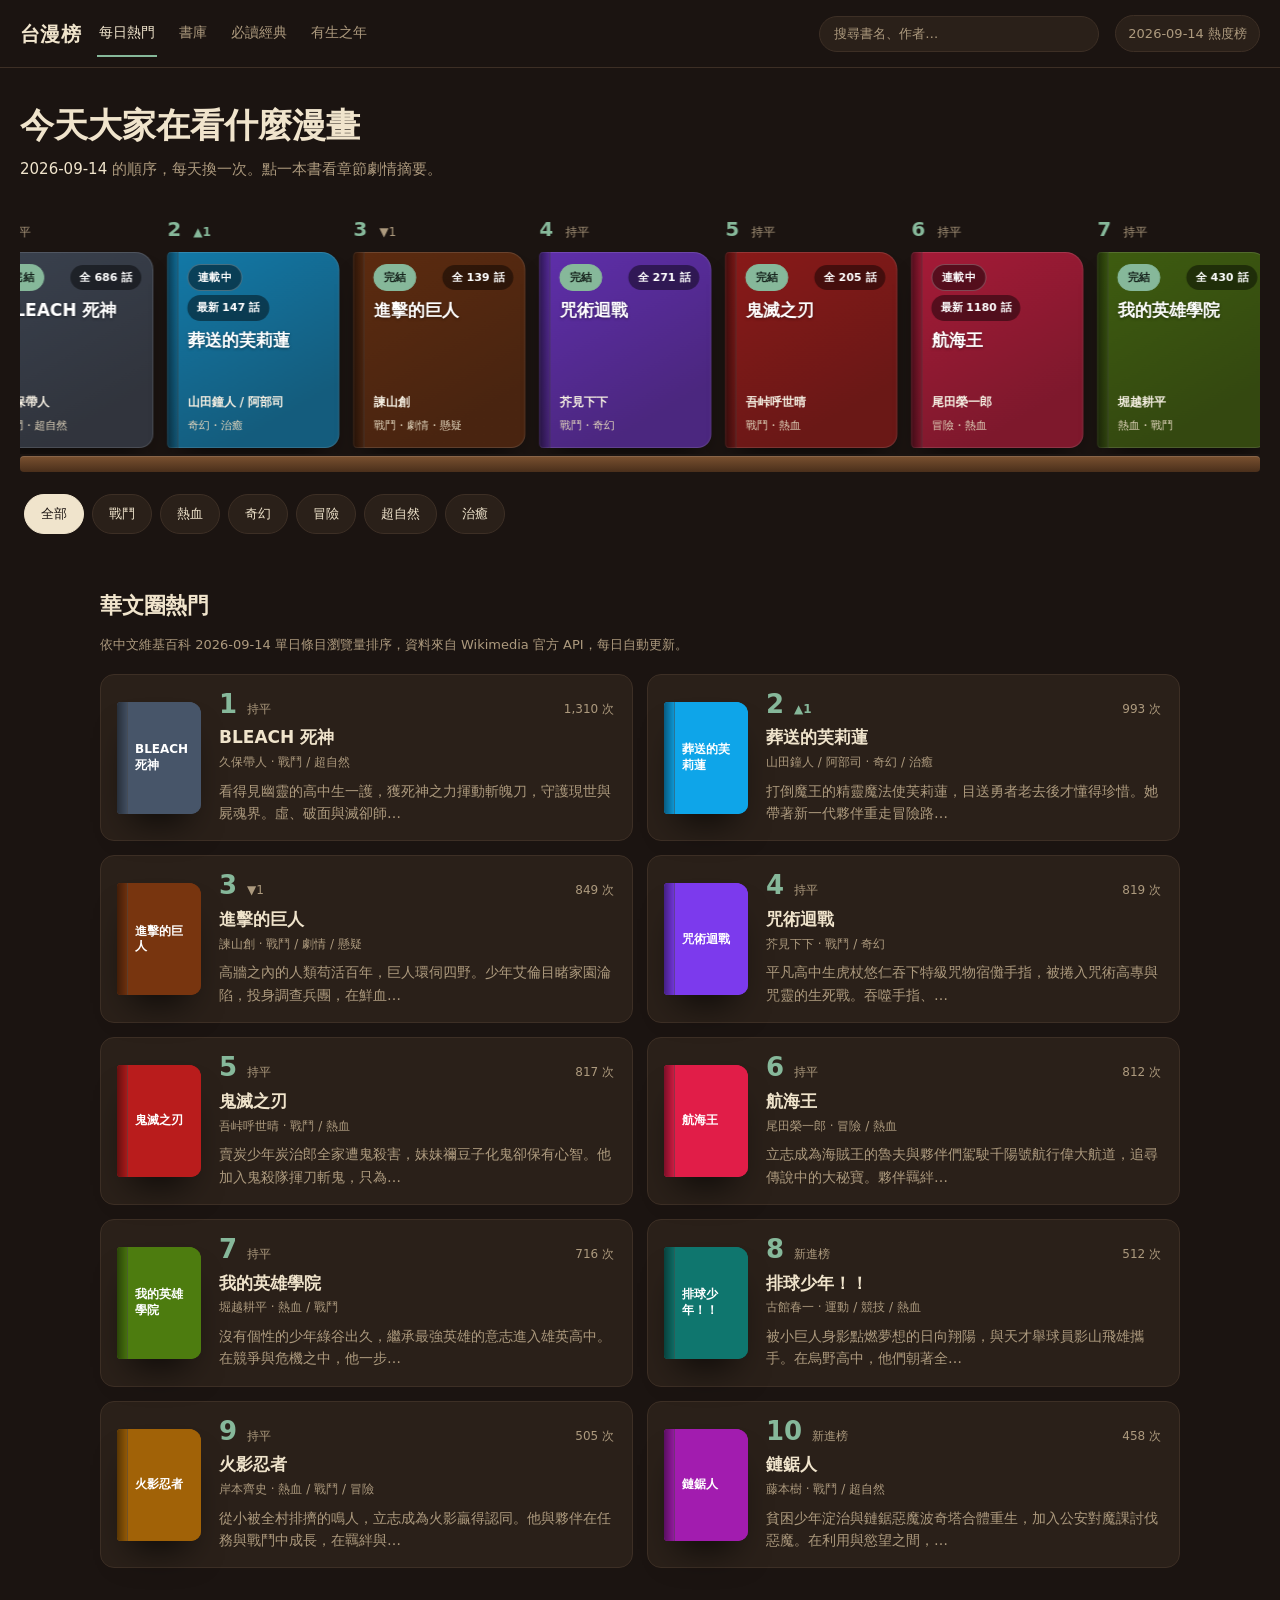
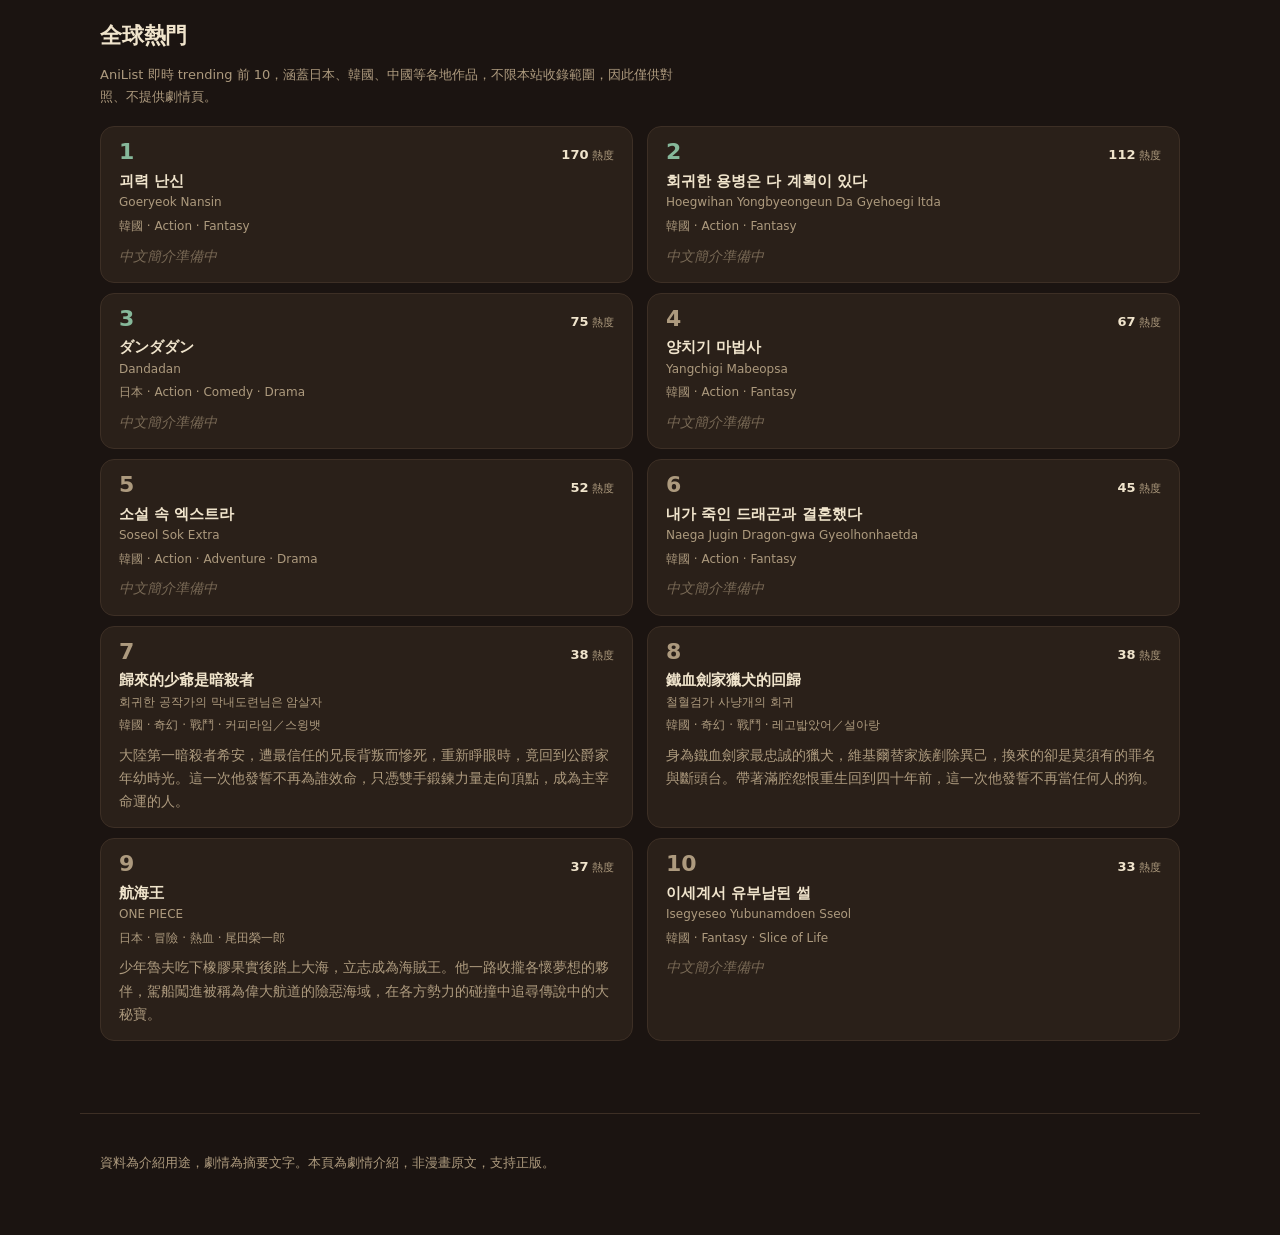
==== commit 3da5e29d: "第二階段：新增書庫頁（搜尋、類型與完結篩選、?q= 同步網址），必讀經典併入書池完結書 - library.html：三檔合併共 76 本，搜尋與篩選交給 library.js - 必讀經典：固定收藏" ====
--- a/index.html
+++ b/index.html
@@ -58,6 +58,7 @@
 </footer>
 
 <script src="assets/js/ranking.js"></script>
+<script src="assets/js/library.js"></script>
 <script src="assets/js/app.js"></script>
 </body>
 </html>
--- a/assets/css/style.css
+++ b/assets/css/style.css
@@ -70,7 +70,10 @@
 .site-search input::placeholder { color: var(--muted); }
 
 /* hero：一行標題＋資料日期，不再有巨大品牌字 */
-.hero { padding: 36px 0 0; }
+/* hero：一行標題＋資料日期，不再有巨大品牌字。首頁 hero 在 main 外面，
+   左右留白與 main 一致；另外兩頁的 hero 在 main 裡面，留白由 main 給，避免雙倍 */
+.hero { padding: 36px 20px 0; }
+body[data-page="essentials"] .hero, body[data-page="timeless"] .hero { padding-left: 0; padding-right: 0; }
 .hero h1 { font-size: clamp(24px, 4vw, 34px); line-height: 1.3; font-weight: 700; margin: 0 0 8px; }
 .lede { color: var(--muted); font-size: 15px; margin: 0 0 8px; max-width: 32em; }
 .lede #heroDate { color: var(--ink); font-variant-numeric: tabular-nums; }
@@ -97,11 +100,11 @@
 /* 正面書卡：正面朝前、依 --c 由亮到暗斜向漸層、左側深色書脊、右上大圓角、橫排書名 */
 .book-card {
   position: relative; display: flex; flex-direction: column; gap: 8px;
-  min-height: 196px; padding: 12px 12px 12px 20px;
+  min-width: 0; min-height: 196px; padding: 12px 12px 12px 20px;
   text-decoration: none; color: #fff; overflow: hidden;
   border-radius: 4px 18px 14px 4px;
   background:
-    linear-gradient(150deg, color-mix(in srgb, var(--c) 62%, #fff), color-mix(in srgb, var(--c) 88%, #000) 78%);
+    linear-gradient(150deg, color-mix(in srgb, var(--c) 70%, var(--ground)), color-mix(in srgb, var(--c) 50%, var(--ground)) 78%);
   box-shadow: 0 18px 28px -14px rgba(var(--shadow), .7), inset 0 0 0 1px rgba(255, 255, 255, .12);
   transition: transform .3s var(--ease), box-shadow .3s var(--ease);
 }
@@ -111,18 +114,22 @@
   border-right: 1px solid rgba(255, 255, 255, .14);
 }
 .book-card:hover, .book-card:focus-visible { transform: translateY(-6px); }
-.bc-top { display: flex; align-items: center; justify-content: space-between; gap: 8px; }
+.book-card > * { min-width: 0; }
+.bc-top { display: flex; align-items: center; justify-content: space-between; gap: 4px 8px; flex-wrap: wrap; }
 .bc-status {
   font-size: 11px; font-weight: 700; letter-spacing: .06em; white-space: nowrap;
   background: rgba(0, 0, 0, .45); border: 1px solid rgba(255, 255, 255, .25);
   padding: 3px 9px; border-radius: 999px;
 }
 .bc-status.end { background: var(--accent); border-color: var(--accent); color: var(--on-accent); }
-.bc-num { font-size: 11px; opacity: .9; white-space: nowrap; font-variant-numeric: tabular-nums; }
-.bc-title { font-size: 17px; line-height: 1.4; font-weight: 700; text-shadow: 0 1px 3px rgba(0, 0, 0, .4); }
+.bc-num {
+  font-size: 11px; font-weight: 600; white-space: nowrap; font-variant-numeric: tabular-nums;
+  background: rgba(0, 0, 0, .45); padding: 3px 9px; border-radius: 999px;
+}
+.bc-title { font-size: 17px; line-height: 1.4; font-weight: 700; text-shadow: 0 1px 3px rgba(0, 0, 0, .4); overflow-wrap: break-word; }
 .bc-foot { margin-top: auto; display: flex; flex-direction: column; gap: 2px; min-width: 0; }
-.bc-author { font-size: 12px; opacity: .9; }
-.bc-genre { font-size: 11px; opacity: .75; }
+.bc-author { font-size: 12px; font-weight: 600; color: #f5efe2; overflow-wrap: break-word; }
+.bc-genre { font-size: 11px; color: #e2d6bd; overflow-wrap: break-word; }
 
 /* 與昨日相比的升降 */
 .diff { font-size: 12px; font-weight: 600; white-space: nowrap; font-variant-numeric: tabular-nums; margin-left: 6px; }
@@ -196,8 +203,9 @@
 .book-t { display: inline; font-weight: 600; font-size: 14px; line-height: 1.45; }
 .book-a { display: block; font-size: 12px; color: var(--muted); }
 
-/* 有生之年／必讀經典：一面書牆 */
+/* 有生之年／必讀經典：一面書牆（li 須可縮，否則窄螢幕被卡片最小寬度撐出橫向捲軸） */
 .book-wall { list-style: none; margin: 0; padding: 24px 0 0; display: grid; gap: 28px 20px; grid-template-columns: repeat(3, 1fr); }
+.book-wall > li { min-width: 0; }
 
 /* 詳情：大書 + 標題 */
 .crumb { font-size: 13px; color: var(--muted); padding: 20px 0 0; }
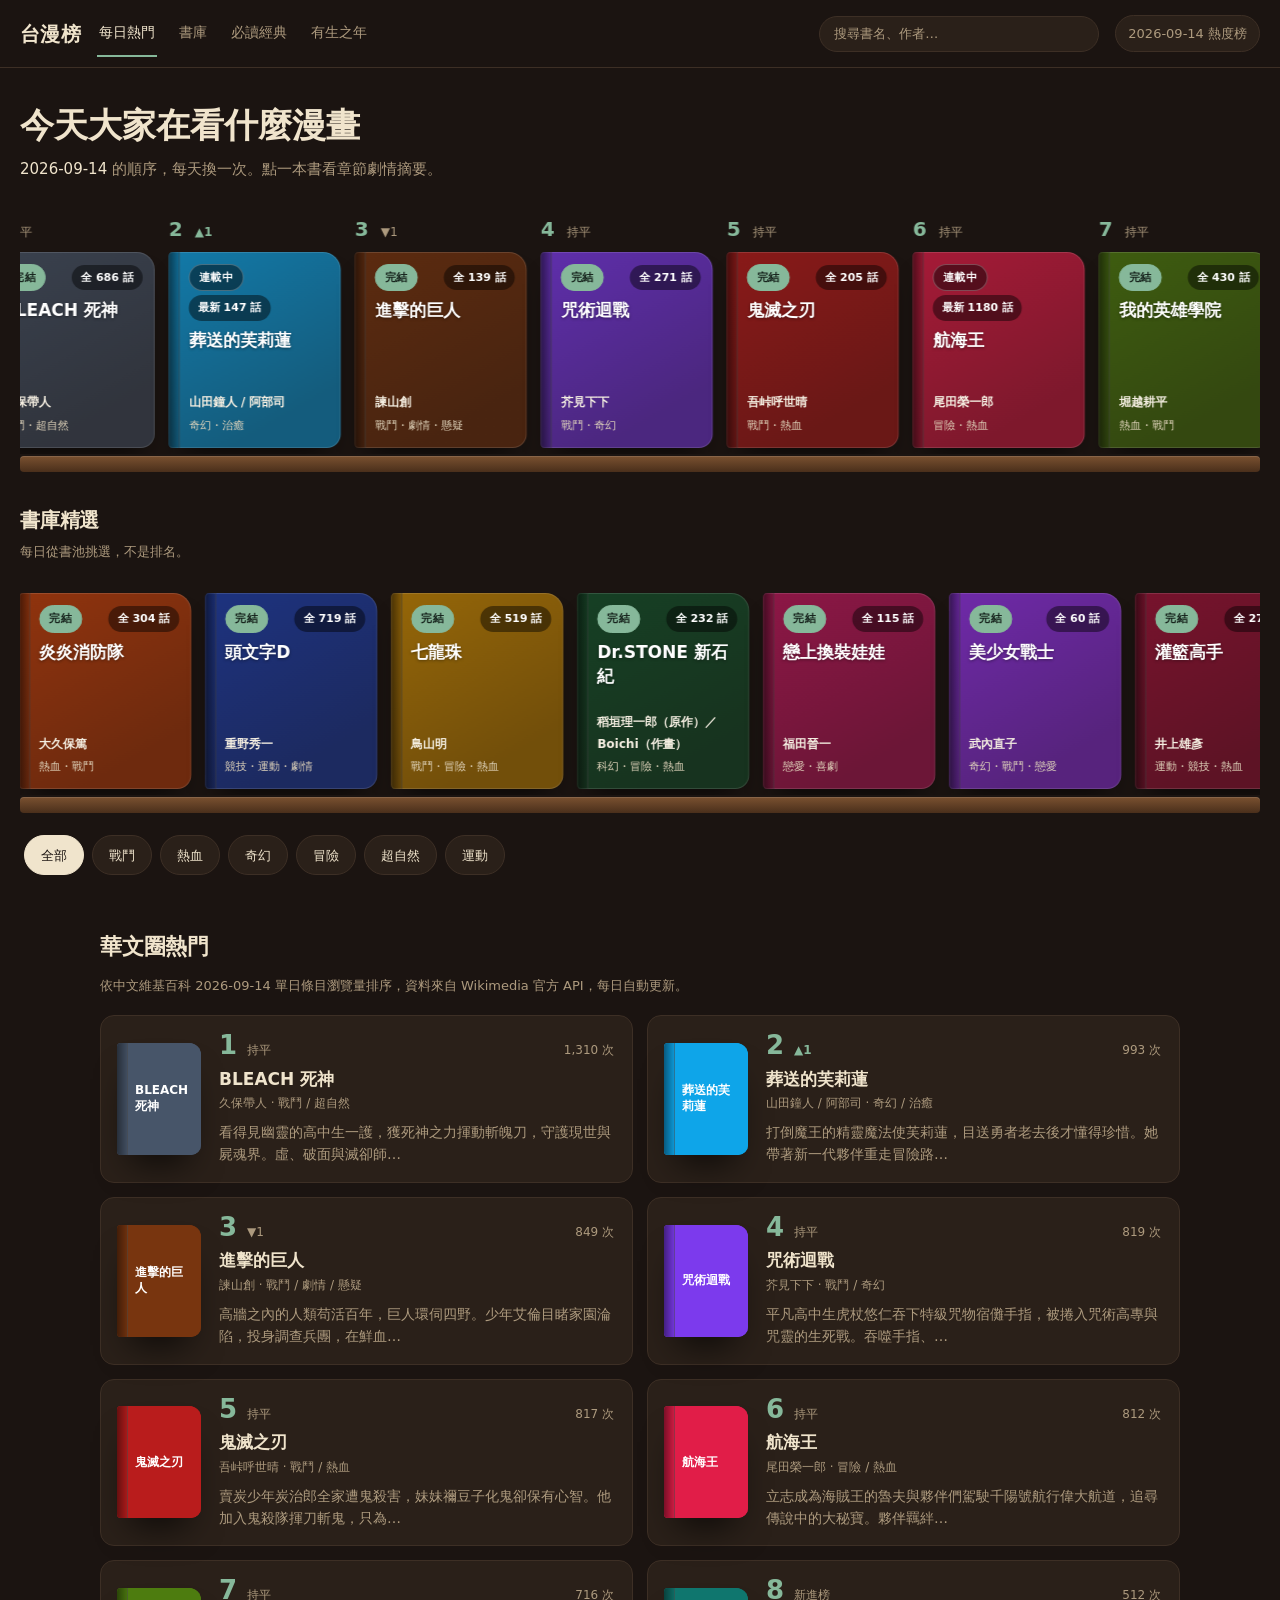
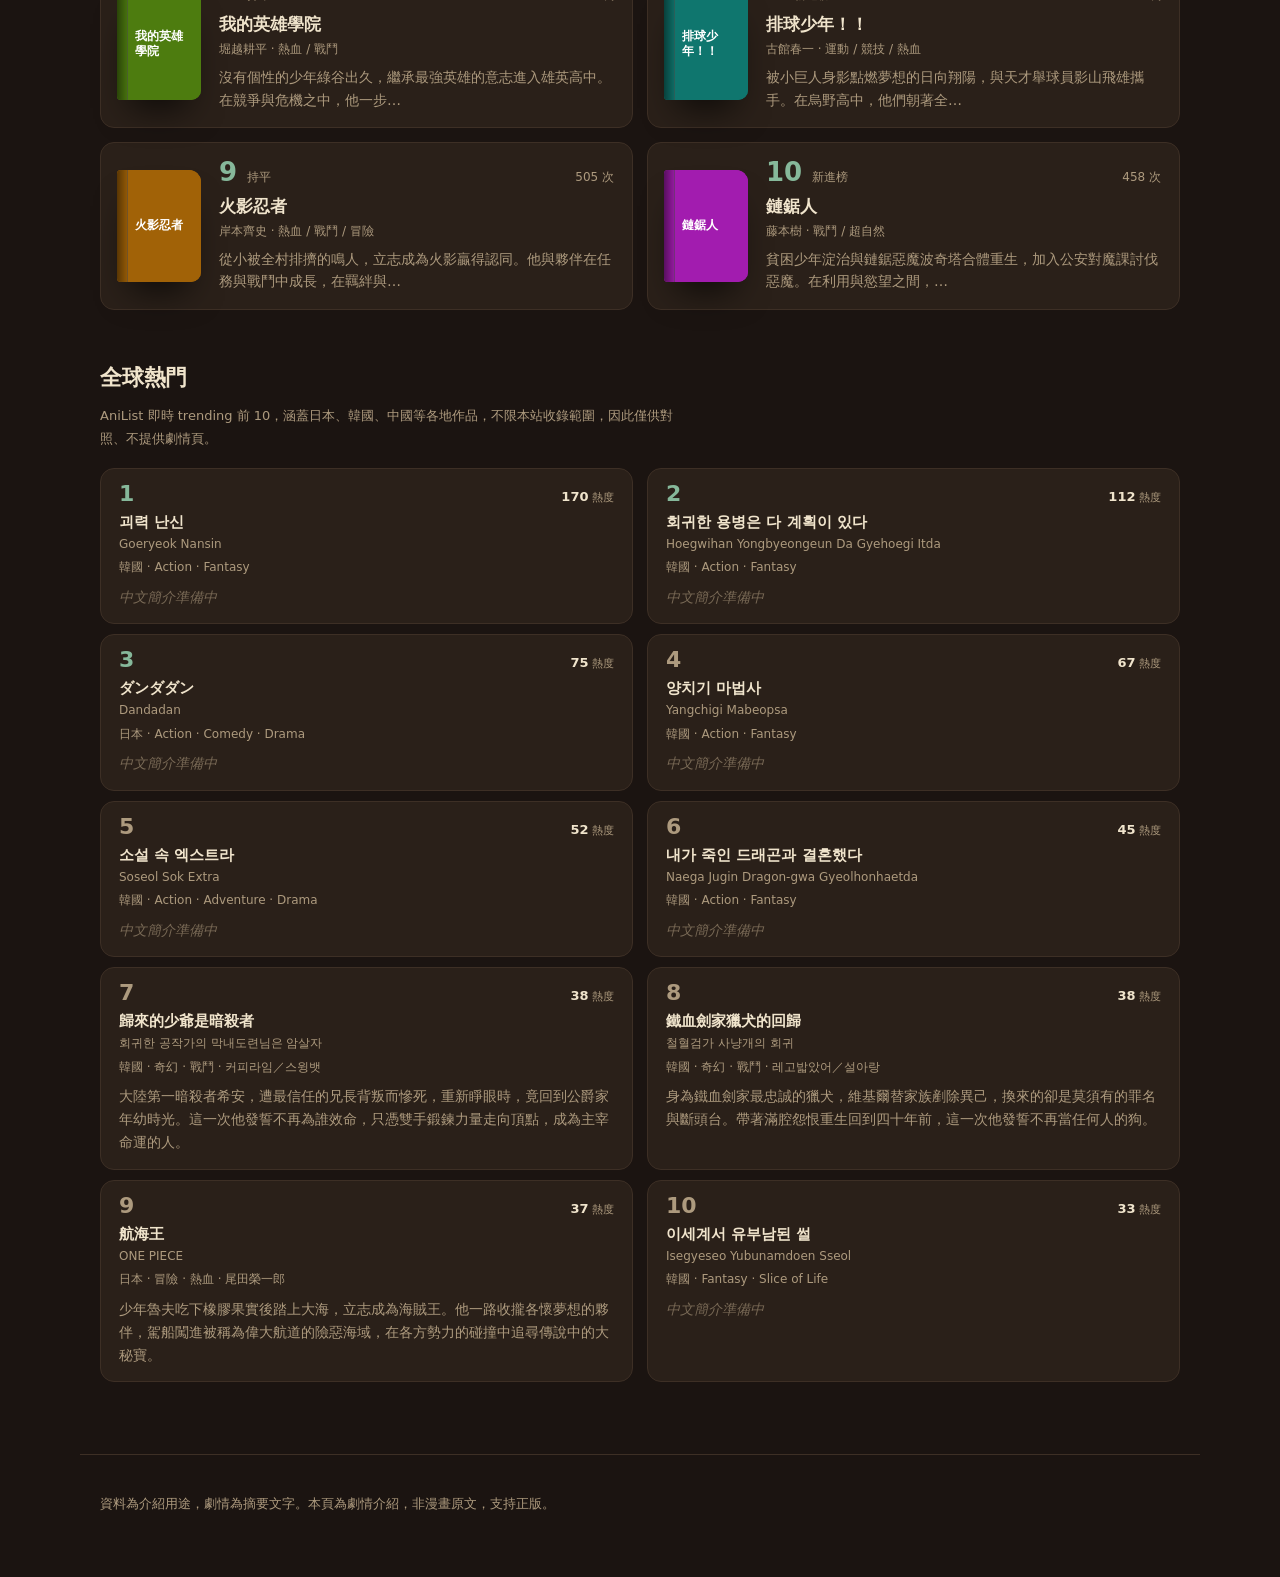
==== commit 9bd67b16: "首頁兩排書架：第二排「書庫精選」（不在前 10 名的書池書，每日換一批，反向漂移） - 類型篩選同時作用在兩排 - initShelfMotion 加方向參數，兩排各自獨立暫停、拖曳、循環  Co-A" ====
--- a/index.html
+++ b/index.html
@@ -36,6 +36,12 @@
     <ol class="shelf" id="shelf" aria-label="今日漫畫書架"></ol>
   </div>
   <div class="plank" aria-hidden="true"></div>
+  <h2 class="picks-title">書庫精選</h2>
+  <p class="picks-note">每日從書池挑選，不是排名。</p>
+  <div class="shelf-viewport" id="shelfViewport2">
+    <ol class="shelf" id="shelf2" aria-label="書庫精選書架"></ol>
+  </div>
+  <div class="plank" aria-hidden="true"></div>
   <div class="chips" id="genreChips" role="group" aria-label="類型篩選"></div>
 </section>
 
--- a/assets/css/style.css
+++ b/assets/css/style.css
@@ -60,20 +60,25 @@
 .site-nav a:hover { color: var(--ink); }
 .site-nav a[aria-current="page"] { color: var(--ink); border-bottom-color: var(--accent); }
 
-/* 搜尋框：跟著換行、可縮到最小，不撐破 360px */
+/* 搜尋框：跟著換行、可縮到最小，不撐破 360px。書庫搜尋框共用同一套視覺 */
 .site-search { display: flex; flex: 1 1 160px; min-width: 0; max-width: 280px; margin-left: auto; }
-.site-search input {
+.site-search input, #libSearch {
   width: 100%; min-width: 0; height: 36px; padding: 0 14px;
   background: var(--surface); border: 1px solid var(--line); border-radius: 999px;
   color: var(--ink); font: inherit; font-size: 13px;
 }
-.site-search input::placeholder { color: var(--muted); }
+.site-search input::placeholder, #libSearch::placeholder { color: var(--muted); }
+/* 書庫搜尋框：同一套視覺，尺寸更大（桌機約 420px、手機滿版、高 44px） */
+#libSearch { display: block; height: 44px; padding: 0 18px; font-size: 15px; }
+@media (min-width: 720px) {
+  #libSearch { max-width: 420px; }
+}
 
 /* hero：一行標題＋資料日期，不再有巨大品牌字 */
 /* hero：一行標題＋資料日期，不再有巨大品牌字。首頁 hero 在 main 外面，
    左右留白與 main 一致；另外兩頁的 hero 在 main 裡面，留白由 main 給，避免雙倍 */
 .hero { padding: 36px 20px 0; }
-body[data-page="essentials"] .hero, body[data-page="timeless"] .hero { padding-left: 0; padding-right: 0; }
+body[data-page="essentials"] .hero, body[data-page="timeless"] .hero, body[data-page="library"] .hero { padding-left: 0; padding-right: 0; }
 .hero h1 { font-size: clamp(24px, 4vw, 34px); line-height: 1.3; font-weight: 700; margin: 0 0 8px; }
 .lede { color: var(--muted); font-size: 15px; margin: 0 0 8px; max-width: 32em; }
 .lede #heroDate { color: var(--ink); font-variant-numeric: tabular-nums; }
@@ -91,6 +96,9 @@
   background: linear-gradient(to bottom, var(--plank-top), var(--plank));
   box-shadow: 0 10px 22px -8px rgba(var(--shadow), .8), inset 0 1px 0 rgba(255, 255, 255, .12);
 }
+/* 首頁第二排「書庫精選」：小標題＋說明，與第一排之間以木頭層板分隔 */
+.picks-title { font-size: 20px; margin: 30px 0 2px; }
+.picks-note { color: var(--muted); font-size: 13px; margin: 0 0 2px; }
 .shelf-rank, .fixed-rank {
   display: flex; align-items: baseline; gap: 6px; margin-bottom: 8px;
   font-size: 13px; color: var(--muted); font-variant-numeric: tabular-nums;
@@ -147,6 +155,14 @@
 }
 .chip:hover { background: var(--surface-2); }
 .chip[aria-pressed="true"] { background: var(--ink); color: var(--ground); border-color: var(--ink); }
+
+/* 書庫的類型／狀態按鈕：顆數多，直接換行不截斷（首頁 #genreChips 維持橫向捲動） */
+#libChips, #libStatus { flex-wrap: wrap; overflow-x: visible; }
+
+/* 書庫控制區：搜尋框、類型、狀態、計數之間拉出上下間距 */
+body[data-page="library"] .rank-section { display: flex; flex-direction: column; gap: 14px; }
+body[data-page="library"] .rank-section h2 { margin: 24px 0 0; }
+body[data-page="library"] #libCount { margin: 0; }
 
 /* 完整榜單：兩欄格，每格一本小書 + 名次（沿用舊 .card 結構） */
 section h2 { font-size: 22px; letter-spacing: -.01em; margin: 48px 0 16px; }
@@ -203,8 +219,9 @@
 .book-t { display: inline; font-weight: 600; font-size: 14px; line-height: 1.45; }
 .book-a { display: block; font-size: 12px; color: var(--muted); }
 
-/* 有生之年／必讀經典：一面書牆（li 須可縮，否則窄螢幕被卡片最小寬度撐出橫向捲軸） */
-.book-wall { list-style: none; margin: 0; padding: 24px 0 0; display: grid; gap: 28px 20px; grid-template-columns: repeat(3, 1fr); }
+/* 有生之年／必讀經典／書庫：一面書牆（li 須可縮，否則窄螢幕被卡片最小寬度撐出橫向捲軸）。
+   手機預設 2 欄（3 欄會把書名切斷），寬螢幕再加欄 */
+.book-wall { list-style: none; margin: 0; padding: 24px 0 0; display: grid; gap: 28px 20px; grid-template-columns: repeat(2, 1fr); }
 .book-wall > li { min-width: 0; }
 
 /* 詳情：大書 + 標題 */
@@ -261,6 +278,10 @@
   * { transition: none !important; animation: none !important; }
 }
 
+@media (min-width: 560px) {
+  .book-wall { grid-template-columns: repeat(3, 1fr); }
+}
+
 @media (min-width: 720px) {
   .rank-list { grid-template-columns: 1fr 1fr; }
   .book-wall { grid-template-columns: repeat(6, 1fr); gap: 32px 24px; }
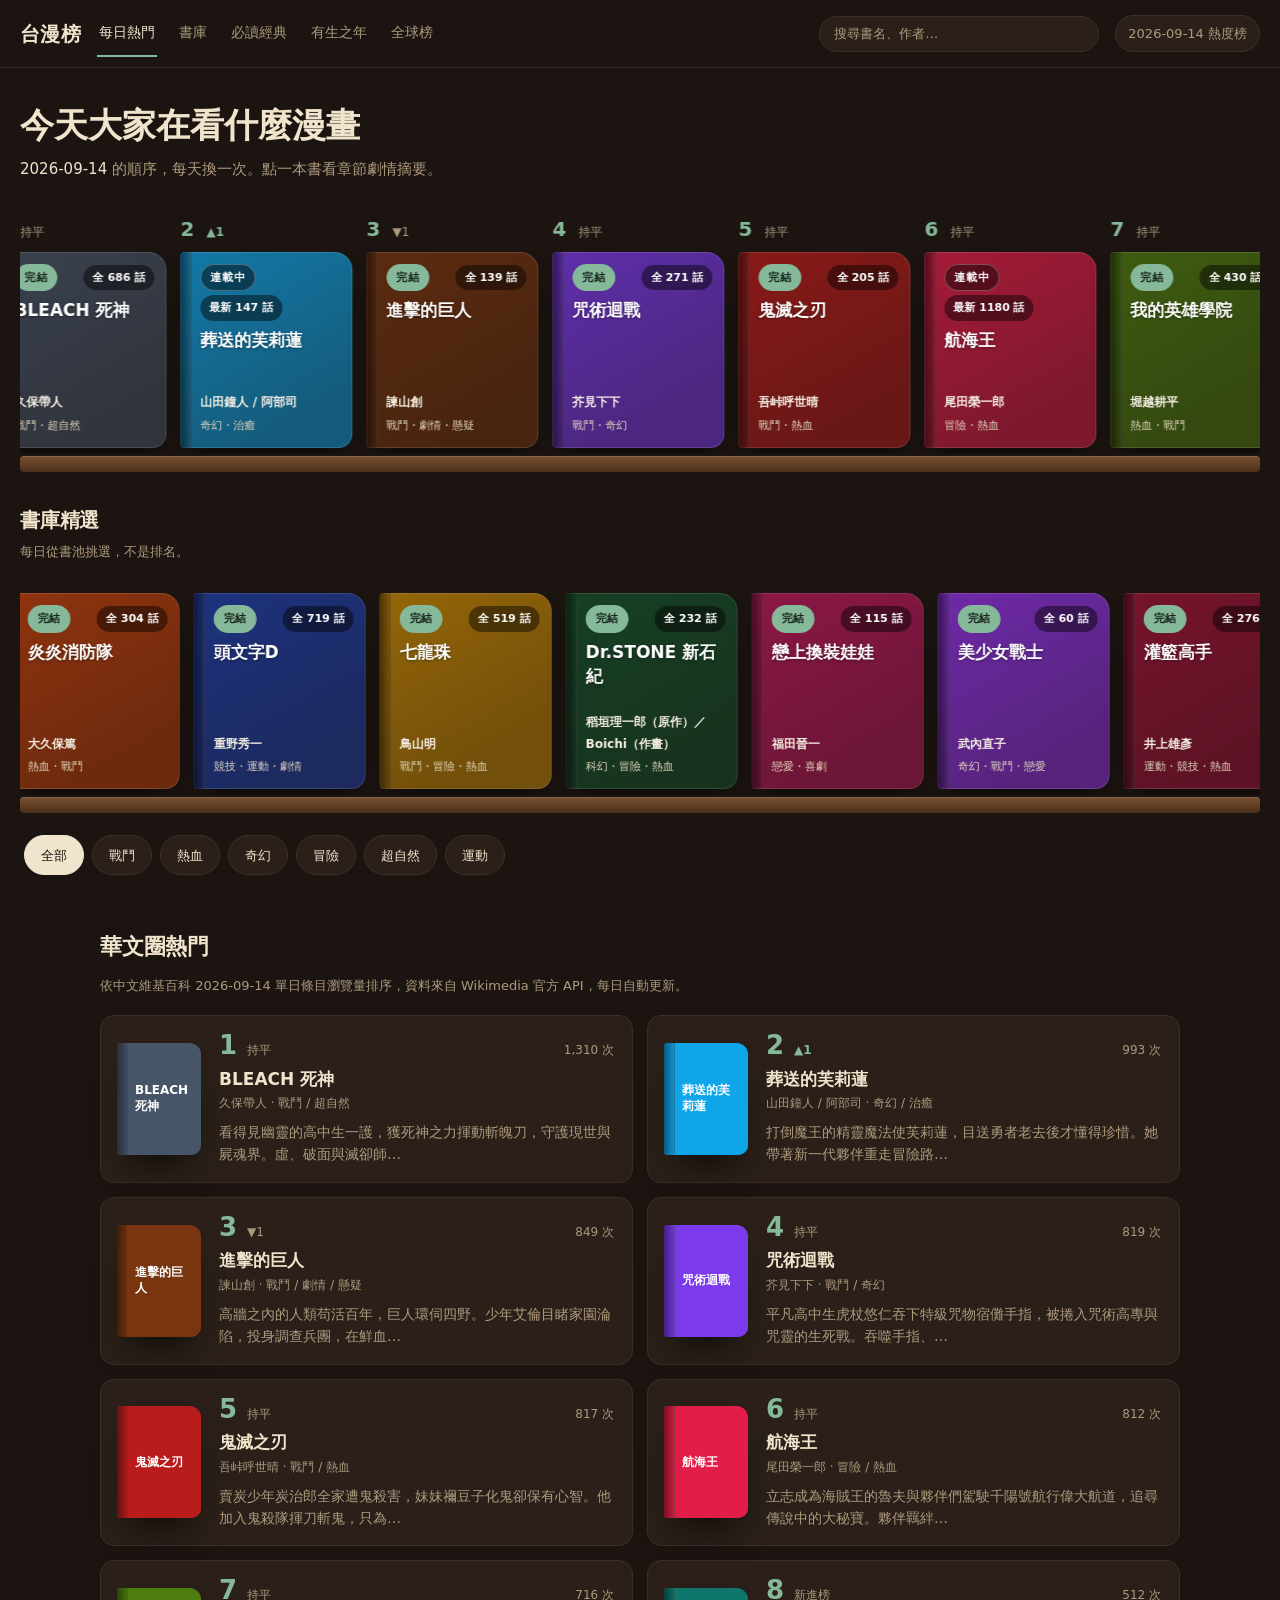
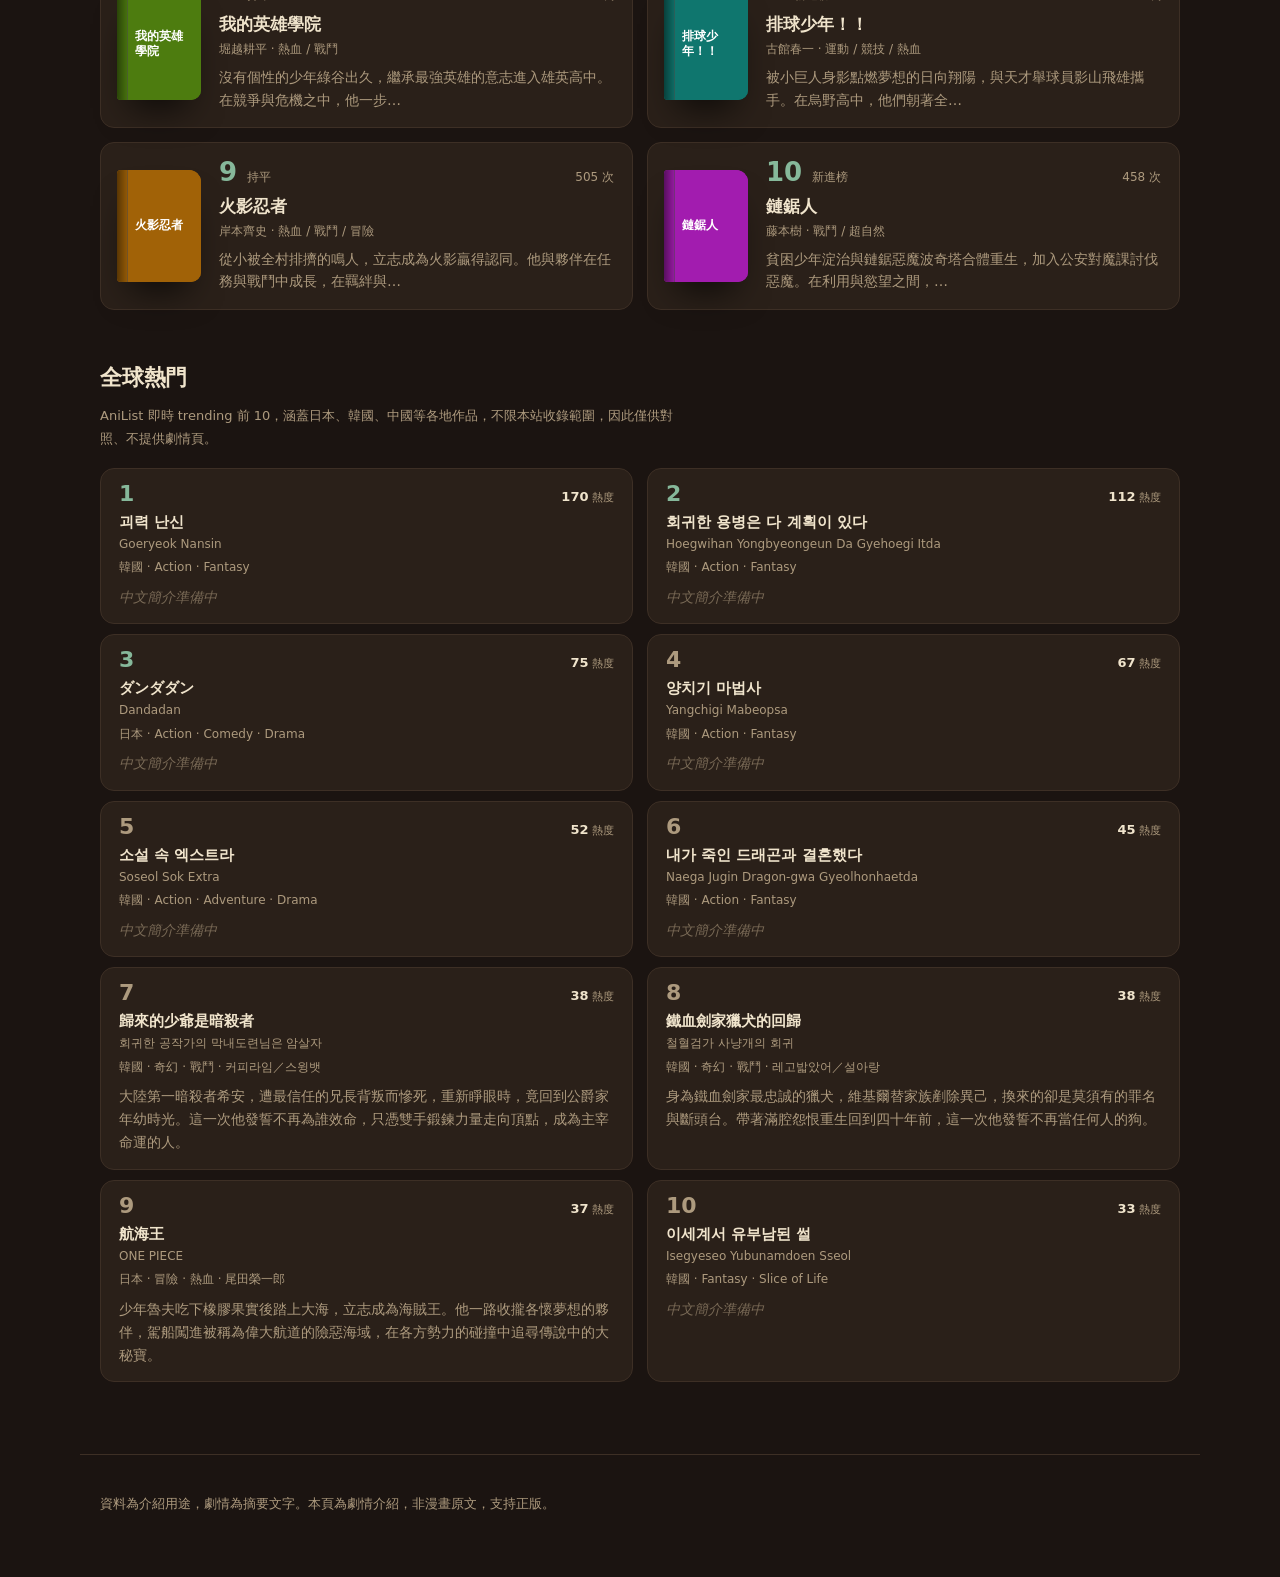
==== commit 558d7aa3: "導覽列補回全球榜：六頁加 index.html#globalList 連結 Co-Authored-By: Claude Opus 5 (1M context) <noreply@anthropic." ====
--- a/index.html
+++ b/index.html
@@ -17,6 +17,7 @@
     <a href="library.html" data-nav="library">書庫</a>
     <a href="essentials.html" data-nav="essentials">必讀經典</a>
     <a href="timeless.html" data-nav="timeless">有生之年</a>
+    <a href="index.html#globalList" data-nav="global">全球榜</a>
   </nav>
   <form class="site-search" action="library.html" role="search">
     <label class="visually-hidden" for="siteSearch">搜尋漫畫</label>
